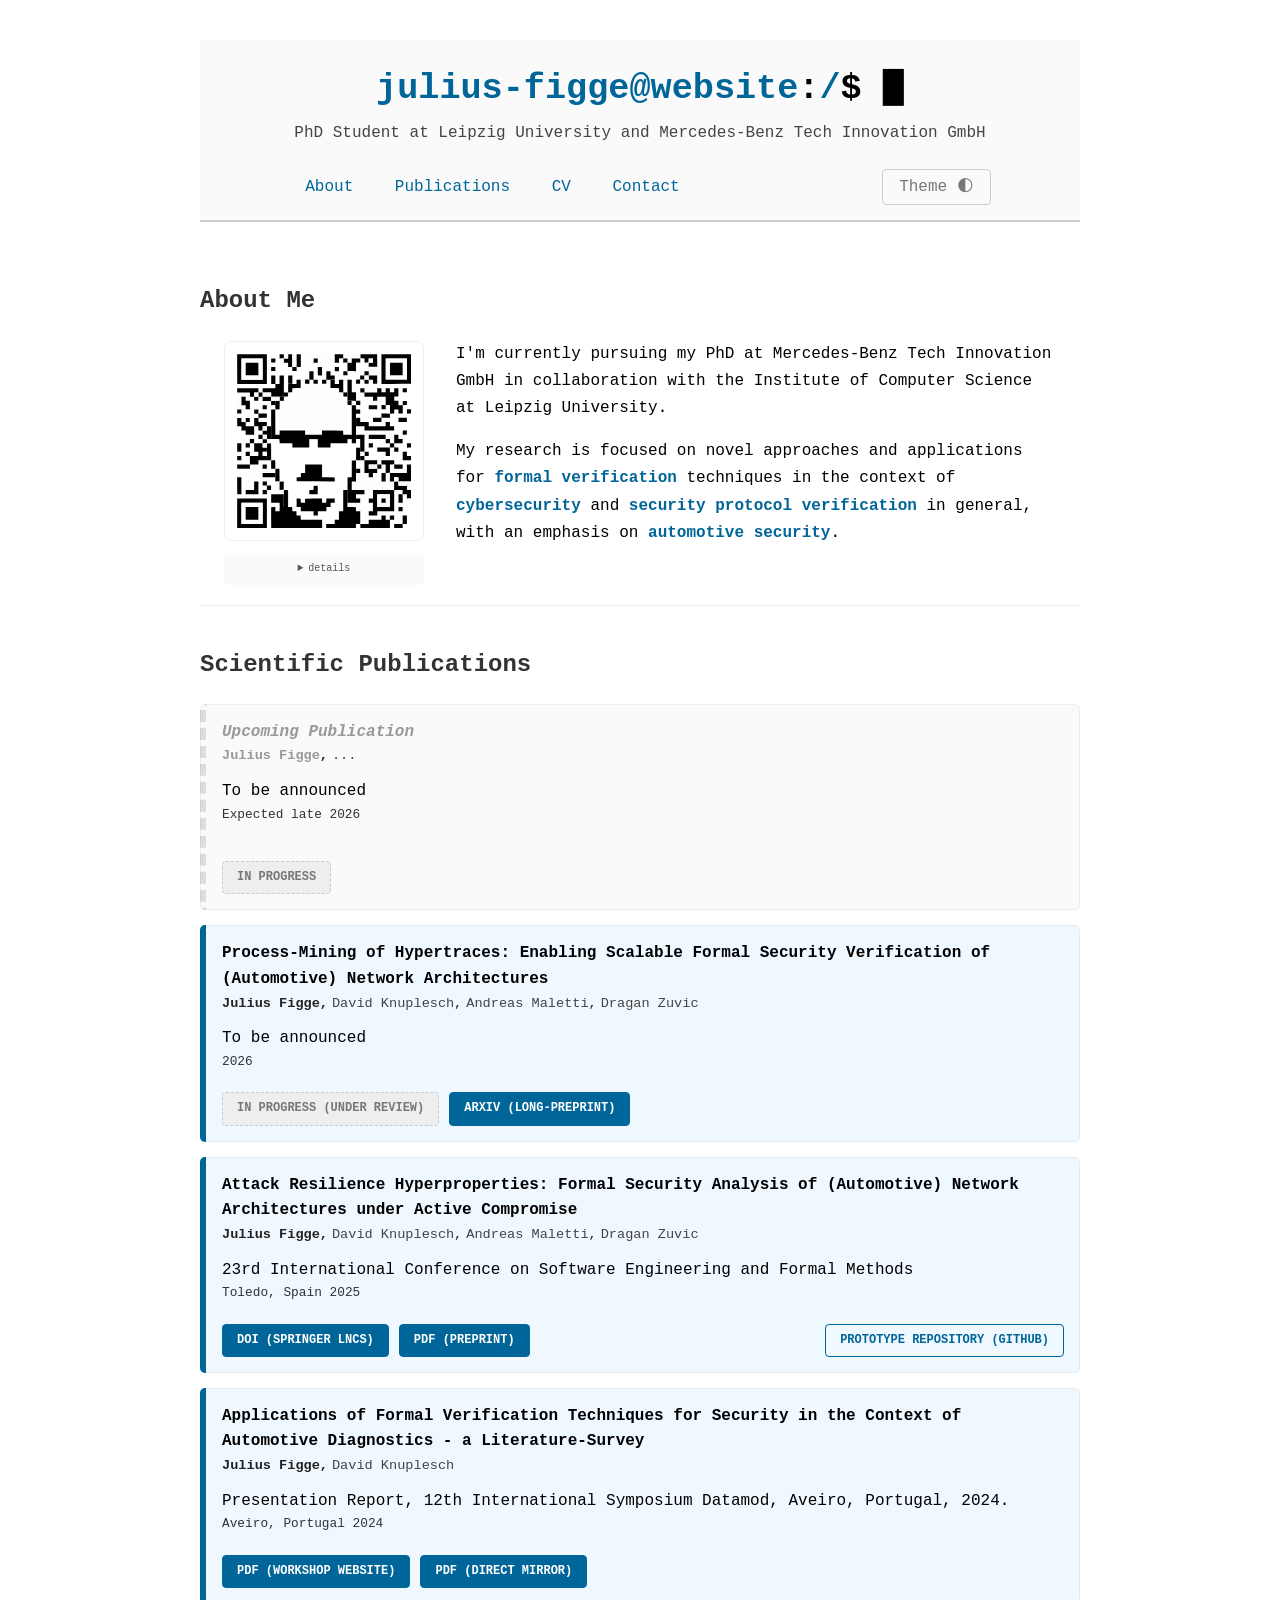
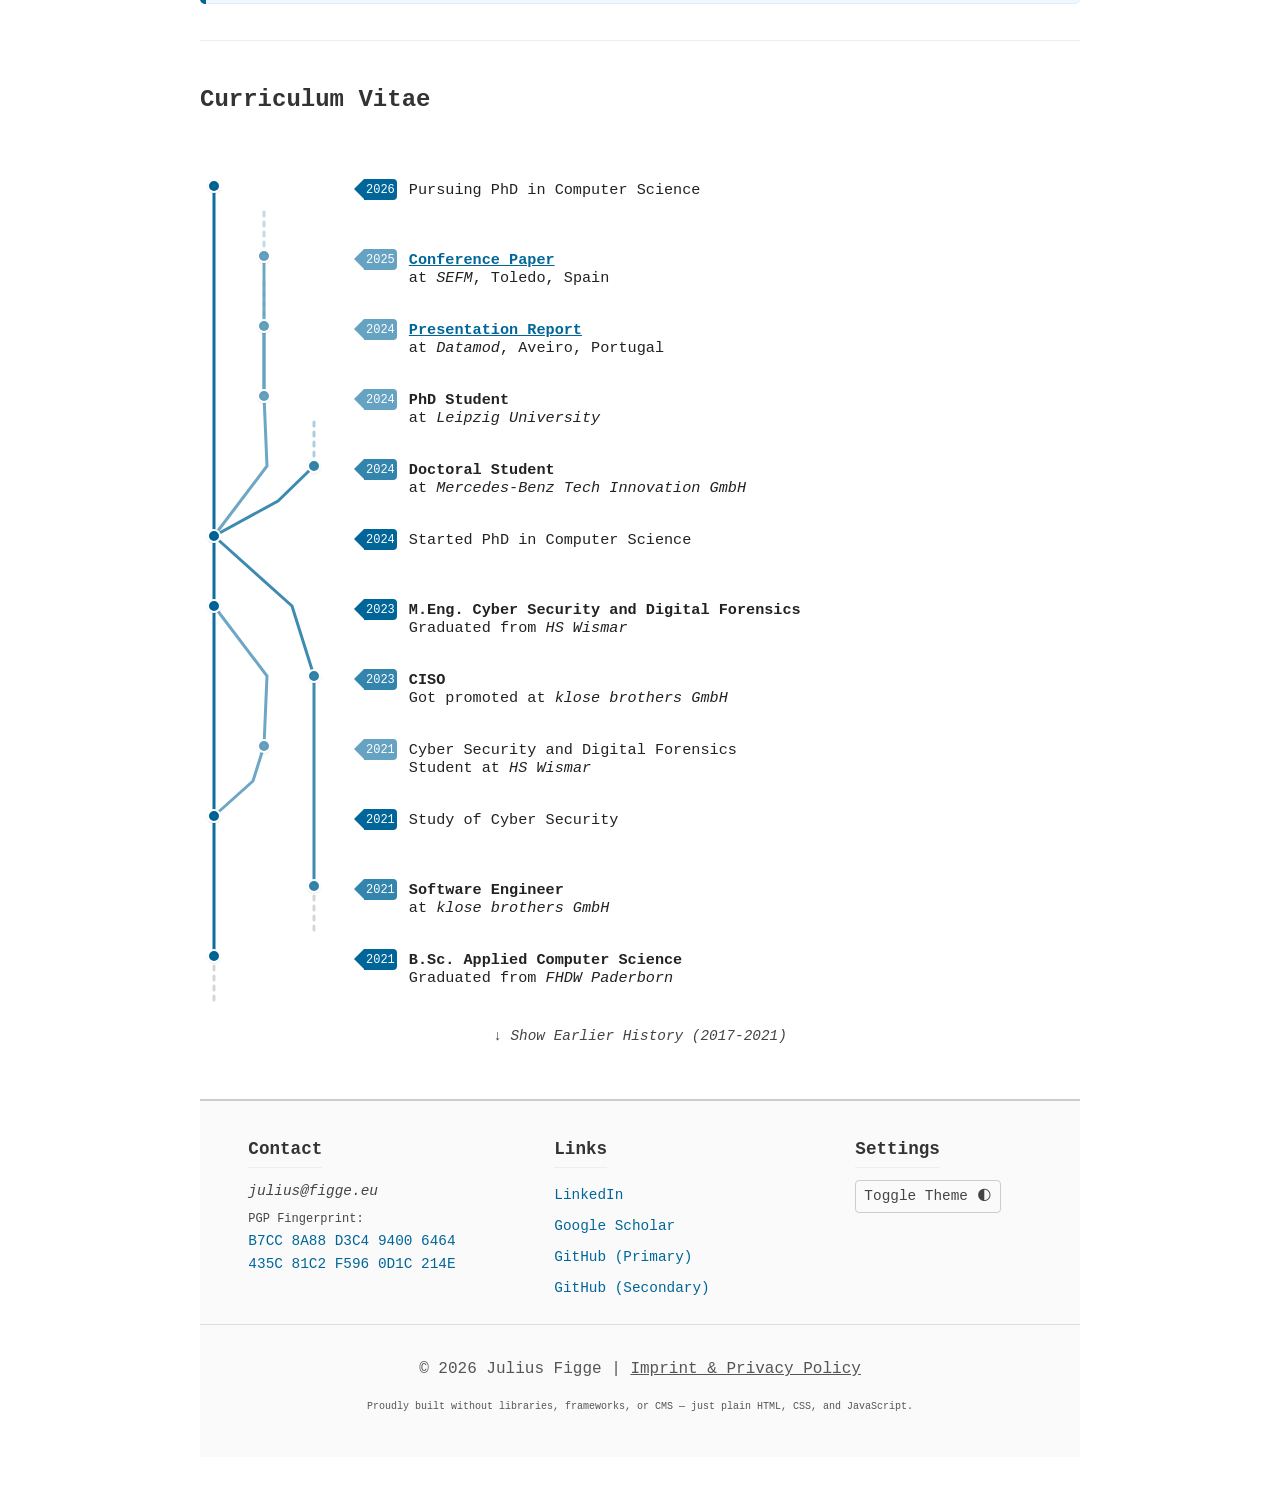
==== index.html @ f8bd4411 "prepare arxiv version" ====
<!DOCTYPE html>
<html lang="en">
<head>
    <meta charset="UTF-8">
    <meta name="viewport" content="width=device-width, initial-scale=1.0">
    <title>Julius Figge - Scientific Publications</title>
    <meta name="description"
          content="Personal website listing scientific publications of Julius Figge, PhD student at Leipzig University and Mercedes-Benz Tech Innovation GmbH.">

    <link rel="shortcut icon" type="image/x-icon" href="favicon.ico">

    <link rel="stylesheet" href="./res/css/styles.css"/>

    <meta name="google-site-verification" content="ZKmGpWpiZjrNy6-GtiJYqSEj_8MGhXr4LZwaw9lzz_M"/>

    <script src="res/js/svg-custom.js"></script>
    <script src="res/js/darkmode.js"></script>
    <script src="res/js/script.js"></script>
    <script src="res/js/cv-git-graph.js"></script>
</head>

<body>

<header>
    <div class="header-container">
        <div class="header-text-wrapper">
            <h1><span class="accent-color">julius-figge@website</span>:<span class="accent-color">/</span>$ <span
                    class="terminal-prompt">█</span></h1>
            <p>PhD Student at Leipzig University and Mercedes-Benz Tech Innovation GmbH</p>
        </div>
        <nav id="header-nav">
            <div id="nav-links">
                <a href="#about">About</a>
                <a href="#publications">Publications</a>
                <a href="#cv">CV</a>
                <a href="#contact">Contact</a>
            </div>
            <div id="nav-toggle">
                <a id="dark-mode-toggle" href="javascript:void(0)" onclick="toggleTheme()"
                   aria-label="Toggle Dark Mode">Theme &#x1F313;&#xFE0E;</a>
            </div>
        </nav>
    </div>
</header>

<main>

    <section id="about">
        <h2>About Me</h2>
        <div class="about-me-wrapper">
            <div class="about-me-image-wrapper">
                <load-svg id="qr-code-me" src="/res/qr-code-me-annotated.svg"
                          alt="QR Code of my Website with my Face"
                          loading="lazy"
                          decoding="async">
                    <style svgStyles>
                        svg .me {
                            transition: fill 150ms linear 50ms;
                        }

                        svg:hover .me {
                            fill: var(--accent-color);
                        }
                    </style>
                </load-svg>
                <details class="about-me-details">
                    <summary>details</summary>
                    <p>
                        This QR code actually works and encodes a link to this very website!<br>
                        Shoutout to Russ Cox for <a href="https://research.swtch.com/qart" target="_blank">the
                        implementation</a>.
                    </p>
                    <p>
                        Also thanks to Danny Engelman for <a
                            href="https://dev.to/dannyengelman/load-file-web-component-add-external-content-to-the-dom-1nd"
                            target="_blank">the custom DOM-element implementation</a>,
                        enabling the SVG on hover CSS effect, used to highlight my portrait in the QR code.
                    </p>
                </details>
            </div>
            <div class="about-me-text">
                <p>
                    I'm currently pursuing my PhD at Mercedes-Benz Tech Innovation GmbH in collaboration with the
                    Institute of Computer Science at Leipzig University.
                </p>
                <p>
                    My research is focused on novel approaches and applications for <b>formal verification</b>
                    techniques in the context of <b>cybersecurity</b> and <b>security protocol verification</b> in
                    general, with an emphasis on <b>automotive security</b>.
                </p>
            </div>
        </div>
    </section>

    <section id="publications">
        <h2>Scientific Publications</h2>
        <ul class="publication-list">
            <li class="publication-card pending">
                <div class="publication-title skeleton-text">
                    Upcoming Publication
                </div>

                <div class="publication-authors">
                    <span class="author me">Julius Figge</span>
                    <span class="author">...</span>
                </div>

                <div class="publication-venue">
                    <div class="venue-name">To be announced</div>
                    <div class="venue-meta">
                        <span class="venue-year">Expected late 2026</span>
                    </div>
                </div>

                <div class="publication-action-bar">
                    <div class="publication-links">
                        <span class="button-publication status-label">In Progress</span>
                    </div>
                </div>
            </li>
            <li class="publication-card">
                <div class="publication-title">
                    Process-Mining of Hypertraces: Enabling Scalable Formal Security Verification of (Automotive)
                    Network Architectures
                </div>

                <div class="publication-authors">
                    <span class="author me">Julius Figge</span>
                    <span class="author">David Knuplesch</span>
                    <span class="author">Andreas Maletti</span>
                    <span class="author">Dragan Zuvic</span>
                </div>

                <div class="publication-venue">
                    <div class="venue-name">To be announced</div>
                    <div class="venue-meta">
                        <span class="venue-year">2026</span>
                    </div>
                </div>

                <div class="publication-action-bar">
                    <div class="publication-links">
                        <span class="button-publication status-label">In Progress (Under Review)</span>
                        <a href="" target="_blank"
                           class="button-publication pdf">Arxiv (Long-Preprint)</a>
                    </div>
                </div>
            </li>
            <li id="arh-conference-paper" class="publication-card">
                <div class="publication-title">
                    Attack Resilience Hyperproperties: Formal Security Analysis of (Automotive) Network Architectures
                    under Active Compromise
                </div>

                <div class="publication-authors">
                    <span class="author me">Julius Figge</span>
                    <span class="author">David Knuplesch</span>
                    <span class="author">Andreas Maletti</span>
                    <span class="author">Dragan Zuvic</span>
                </div>

                <div class="pub-venue">
                    <div class="venue-name">23rd International Conference on Software Engineering and Formal Methods
                    </div>
                    <div class="venue-meta">
                        <span class="venue-location">Toledo, Spain</span>
                        <span class="venue-year">2025</span>
                    </div>
                </div>

                <div class="publication-action-bar">
                    <div class="publication-links">
                        <a href="https://doi.org/10.1007/978-3-032-10444-1_2" target="_blank"
                           class="button-publication doi">DOI (Springer LNCS)</a>
                        <a href="./papers/Preprint_Paper_Attack-Resilience-Hyperproperties_Figge-et-al.pdf"
                           target="_blank"
                           class="button-publication pdf">PDF (Preprint)</a>
                    </div>
                    <div class="repository-links">
                        <a href="https://github.com/JeuJeus/ExACT" target="_blank"
                           class="button-publication repo">Prototype Repository (Github)</a>
                    </div>
                </div>
            </li>
            <li id="survey-presentation-report" class="publication-card">
                <div class="publication-title">
                    Applications of Formal Verification Techniques for Security in the Context of Automotive
                    Diagnostics - a Literature-Survey
                </div>

                <div class="publication-authors">
                    <span class="author me">Julius Figge</span>
                    <span class="author">David Knuplesch</span>
                </div>

                <div class="pub-venue">
                    <div class="venue-name">Presentation Report, 12th International Symposium Datamod, Aveiro, Portugal,
                        2024.
                    </div>
                    <div class="venue-meta">
                        <span class="venue-location">Aveiro, Portugal</span>
                        <span class="venue-year">2024</span>
                    </div>
                </div>

                <div class="publication-action-bar">
                    <div class="publication-links">
                        <a href="https://datamod2024.github.io/pdf/DataMod2024_figge.pdf" target="_blank"
                           class="button-publication pdf">PDF (Workshop
                            Website)</a>
                        <a href="./papers/Presentation-Report_Survey_FV-at-Security-at-Automotive_Figge-et-al.pdf"
                           target="_blank"
                           class="button-publication pdf">PDF (Direct Mirror)</a>
                    </div>
                </div>
            </li>
        </ul>
    </section>

    <section id="cv">
        <h2>Curriculum Vitae</h2>

        <div class="git-graph" id="git-graph">
            <div class="graph-container" id="graph-container">
                <svg class="graph-canvas" id="graph-canvas" xmlns="http://www.w3.org/2000/svg"></svg>

                <div class="commit" data-id="l-startStudying" data-branch="life" data-parents="l-init"
                     data-default-collapsed="true"
                     style="--order:1;">
                    <div class="commit-dot" title="l-startStudying"></div>
                    <div class="commit-message">
                        <div class="commit-meta"><span class="commit-year-tag">2017</span></div>
                        <div class="commit-message-wrapper">
                            <span class="commit-message-details">Study of Computer Science</span>
                        </div>
                    </div>
                </div>

                <div class="commit" data-id="a-csStudent" data-branch="academic" data-parents="l-startStudying"
                     data-default-collapsed="true"
                     style="--order:2;">
                    <div class="commit-dot" title="a-csStudent"></div>
                    <div class="commit-message">
                        <div class="commit-meta"><span class="commit-year-tag">2017</span></div>
                        <div class="commit-message-wrapper">
                            <span class="commit-message-short">Computer Science</span>
                            <span class="commit-message-details">Student at <em>Leipzig University</em></span>
                        </div>
                    </div>
                </div>

                <div class="commit" data-id="a-acsStudent" data-branch="academic" data-parents="a-csStudent"
                     data-default-collapsed="true"
                     style="--order:3;">
                    <div class="commit-dot" title="a-acsStudent"></div>
                    <div class="commit-message">
                        <div class="commit-meta"><span class="commit-year-tag">2019</span></div>
                        <div class="commit-message-wrapper">
                            <span class="commit-message-short">Applied Computer Science</span>
                            <span class="commit-message-details">Student at <em>FHDW Paderborn</em></span>
                        </div>
                    </div>
                </div>

                <div class="commit" data-id="w-dualStudent" data-branch="work" data-parents="a-acsStudent"
                     data-default-collapsed="true"
                     style="--order:4;">
                    <div class="commit-dot" title="w-dualStudent"></div>
                    <div class="commit-message">
                        <div class="commit-meta"><span class="commit-year-tag">2019</span></div>
                        <div class="commit-message-wrapper">
                            <span class="commit-message-short commit-important">Software Engineer</span>
                            <span class="commit-message-details">as Dual Student at <em>klose brothers GmbH</em></span>
                        </div>
                    </div>
                </div>

                <div class="commit" data-id="l-finishBachelor" data-branch="life"
                     data-parents="a-acsStudent,l-startStudying" style="--order:4;">
                    <div class="commit-dot" title="l-finishBachelor"></div>
                    <div class="commit-message">
                        <div class="commit-meta"><span class="commit-year-tag">2021</span></div>
                        <div class="commit-message-wrapper">
                            <span class="commit-message-short commit-important">B.Sc. Applied Computer Science</span>
                            <span class="commit-message-details">Graduated from <em>FHDW Paderborn</em></span>
                        </div>
                    </div>
                </div>

                <div class="commit" data-id="w-softwareEngineer" data-branch="work" data-parents="w-dualStudent"
                     style="--order:5;">
                    <div class="commit-dot" title="w-softwareEngineer"></div>
                    <div class="commit-message">
                        <div class="commit-meta"><span class="commit-year-tag">2021</span></div>
                        <div class="commit-message-wrapper">
                            <span class="commit-message-short commit-important">Software Engineer</span>
                            <span class="commit-message-details">at <em>klose brothers GmbH</em></span>
                        </div>
                    </div>
                </div>

                <div class="commit" data-id="l-startStudyingMaster" data-branch="life" data-parents="l-finishBachelor"
                     style="--order:6;">
                    <div class="commit-dot" title="l-startStudyingMaster"></div>
                    <div class="commit-message">
                        <div class="commit-meta"><span class="commit-year-tag">2021</span></div>
                        <div class="commit-message-wrapper">
                            <span class="commit-message-details">Study of Cyber Security</span>
                        </div>
                    </div>
                </div>

                <div class="commit" data-id="a-scmaster" data-branch="academic" data-parents="l-startStudyingMaster"
                     style="--order:7;">
                    <div class="commit-dot" title="a-scmaster"></div>
                    <div class="commit-message">
                        <div class="commit-meta"><span class="commit-year-tag">2021</span></div>
                        <div class="commit-message-wrapper">
                            <span class="commit-message-short">Cyber Security and Digital Forensics</span>
                            <span class="commit-message-details">Student at <em>HS Wismar</em></span>
                        </div>
                    </div>
                </div>

                <div class="commit" data-id="w-ciso" data-branch="work" data-parents="w-softwareEngineer"
                     style="--order:8;">
                    <div class="commit-dot" title="w-ciso"></div>
                    <div class="commit-message">
                        <div class="commit-meta"><span class="commit-year-tag">2023</span></div>
                        <div class="commit-message-wrapper">
                            <span class="commit-message-short commit-important">CISO</span>
                            <span class="commit-message-details">Got promoted at <em>klose brothers GmbH</em></span>
                        </div>
                    </div>
                </div>

                <div class="commit" data-id="l-finishMaster" data-branch="life"
                     data-parents="l-startStudyingMaster,a-scmaster" style="--order:9;">
                    <div class="commit-dot" title="l-finishMaster"></div>
                    <div class="commit-message">
                        <div class="commit-meta"><span class="commit-year-tag">2023</span></div>
                        <div class="commit-message-wrapper">
                            <span class="commit-message-short commit-important">M.Eng. Cyber Security and Digital Forensics</span>
                            <span class="commit-message-details">Graduated from <em>HS Wismar</em></span>
                        </div>
                    </div>
                </div>

                <div class="commit" data-id="l-startPhd" data-branch="life" data-parents="l-finishMaster,w-ciso"
                     style="--order:10;">
                    <div class="commit-dot" title="l-startPhd"></div>
                    <div class="commit-message">
                        <div class="commit-meta"><span class="commit-year-tag">2024</span></div>
                        <div class="commit-message-wrapper">
                            <span class="commit-message-details">Started PhD in Computer Science</span>
                        </div>
                    </div>
                </div>

                <div class="commit" data-id="w-doctoralStudent" data-branch="work" data-parents="l-startPhd"
                     style="--order:11;">
                    <div class="commit-dot" title="w-doctoralStudent"></div>
                    <div class="commit-message">
                        <div class="commit-meta"><span class="commit-year-tag">2024</span></div>
                        <div class="commit-message-wrapper">
                            <span class="commit-message-short commit-important">Doctoral Student</span>
                            <span class="commit-message-details">at <em>Mercedes-Benz Tech Innovation GmbH</em></span>
                        </div>
                    </div>
                </div>

                <div class="commit" data-id="a-phdStudent" data-branch="academic" data-parents="l-startPhd"
                     style="--order:12;">
                    <div class="commit-dot" title="a-phdStudent"></div>
                    <div class="commit-message">
                        <div class="commit-meta"><span class="commit-year-tag">2024</span></div>
                        <div class="commit-message-wrapper">
                            <span class="commit-message-short commit-important">PhD Student</span>
                            <span class="commit-message-details">at <em>Leipzig University</em></span>
                        </div>
                    </div>
                </div>

                <div class="commit" data-id="a-survey" data-branch="academic"
                     data-parents="a-phdStudent" style="--order:14;">
                    <div class="commit-dot" title="a-survey"></div>
                    <div class="commit-message">
                        <div class="commit-meta"><span class="commit-year-tag">2024</span></div>
                        <div class="commit-message-wrapper">
                            <span class="commit-message-short commit-important"><a
                                    href="#survey-presentation-report">Presentation Report</a></span>
                            <span class="commit-message-details">at <em>Datamod</em>, Aveiro, Portugal</span>
                        </div>
                    </div>
                </div>

                <div class="commit" data-id="a-paper-arh" data-branch="academic"
                     data-parents="a-phdStudent" style="--order:14;">
                    <div class="commit-dot" title="a-paper-arh"></div>
                    <div class="commit-message">
                        <div class="commit-meta"><span class="commit-year-tag">2025</span></div>
                        <div class="commit-message-wrapper">
                            <span class="commit-message-short commit-important"><a
                                    href="#arh-conference-paper">Conference Paper</a></span>
                            <span class="commit-message-details">at <em>SEFM</em>, Toledo, Spain</span>
                        </div>
                    </div>
                </div>

                <div class="commit" data-id="l-continue" data-branch="life" data-parents="l-startPhd"
                     style="--order:15;">
                    <div class="commit-dot" title="l-continue"></div>
                    <div class="commit-message">
                        <div class="commit-meta"><span class="commit-year-tag current-year">2025</span></div>
                        <div class="commit-message-wrapper">
                            <span class="commit-message-details">Pursuing PhD in Computer Science</span>
                        </div>
                    </div>
                </div>
            </div>
        </div>
    </section>

</main>

<footer id="contact">
    <div class="footer-content-wrapper">
        <div class="footer-column contact-info">
            <h3>Contact</h3>
            <p>
                <em data-tooltip="obfuscated (i.e. not copyable) to prevent scraping"><span data-nosnippet
                                                                                            class="cmV2ZXJzZQ ZW1haWw"><!-- from human to human, not ment for scraper ingestion ;) --></span></em>
            </p>
            <p>
                <small>PGP Fingerprint:</small><br>
                <a href="https://keys.openpgp.org/search?q=B7CC+8A88+D3C4+9400+6464+435C+81C2+F596+0D1C+214E"
                   target="_blank" class="fingerprint-link">B7CC 8A88 D3C4 9400 6464<br>435C 81C2 F596 0D1C 214E</a>
            </p>
        </div>

        <div class="footer-column social-links">
            <h3>Links</h3>
            <nav class="footer-nav">
                <a href="https://www.linkedin.com/juliusfigge/" target="_blank">LinkedIn</a>
                <a href="https://scholar.google.com/citations?user=avjrQrIAAAAJ" target="_blank">Google Scholar</a>
                <a href="https://github.com/JeuJeus" target="_blank">GitHub (Primary)</a>
                <a href="https://github.com/juliusfigge" target="_blank">GitHub (Secondary)</a>
            </nav>
        </div>

        <div class="footer-column legal-info">
            <h3>Settings</h3>
            <p>
                <button type="button" class="theme-toggle-button" onclick="toggleTheme()"
                        aria-label="Toggle Dark Mode">
                    Toggle Theme &#x1F313;&#xFE0E;
                </button>
            </p>
        </div>
    </div>

    <div class="footer-bottom">
        <p class="footer-legal-line">
                <span class="copyright-info">
                        © <span class="current-year"></span> Julius Figge
                    </span>
            <span class="footer-separator">|</span>
            <a id="imprint" href="./imprint-privacy-policy.html">Imprint & Privacy Policy</a>
        </p>
        <p class="footer-text-how-its-built">
            Proudly built without libraries, frameworks, or CMS — just plain HTML, CSS, and JavaScript.
        </p>
    </div>
</footer>
</body>
</html>
---- res/css/styles.css ----
*, *::before, *::after {
    box-sizing: border-box;
}

:root {
    --accent-color: #006699;
    --accent-color-dark: #004c73;
    --accent-color-really-light: aliceblue;

    --color-white: #fff;
    --color-heading: #333;

    --color-border-light: #eee;
    --color-border-strong: #ccc;
    --color-border-somewhat-light: #ddd;

    --color-text-primary: #222;
    --color-text-secondary: #444;
    --color-text-muted: #555;
    --color-status-label: #777;
    --color-pending-text: #999;

    --color-meta-background: #c9e7ff;
    --color-pending-card: #fafafa;
    --color-header-footer-background: #fafafa;

    --font-mono: ui-monospace, SFMono-Regular, Menlo, Monaco, "Roboto Mono", "Segoe UI Mono", "Noto Sans Mono", "Oxygen Mono", "Courier New", monospace;

    --page-max-width: 960px;
    --spacing-standard: 20px;
    --spacing-mobile: 5px;

    --graph-spacing: 12px;
    --graph-radius: 6px;
    --commit-dot-size: 14px;
}

:root[data-theme="dark"] {
    --background-color-dark: #121212;
    --text-color-dark: #e5e5e5;

    --accent-color: #10b981;
    --accent-color-dark: #059669;
    --accent-color-really-light: #064e3b;

    --color-white: #000;
    --color-heading: #ececec;
    --color-text-primary: #e5e5e5;
    --color-text-secondary: #9ca3af;
    --color-text-muted: #6b7280;

    --color-border-light: #064e3b;
    --color-border-strong: #1e3a34;
    --color-border-somewhat-light: #2d3748;

    --color-status-label: #8ba39e;
    --color-pending-text: #555f58;
    --color-pending-card: #0a0a0a;
    --color-header-footer-background: rgba(255, 255, 255, 0.03);

    --color-meta-background: #065f46;
}

html, body {
    transition: background-color 0.3s ease, color 0.3s ease;
    font-family: var(--font-mono), monospace;
    line-height: 1.6;
    margin: 0 auto;
    max-width: var(--page-max-width);
    padding: var(--spacing-standard);
}

@media (max-width: 720px) {
    html, body {
        padding: var(--spacing-mobile);
    }
}

[data-theme="dark"] body {
    background-color: var(--background-color-dark);
    color: var(--text-color-dark);
}


input, textarea, select, button, code, pre, kbd, samp {
    font-family: inherit;
}

header {
    padding: var(--spacing-standard) 0;
    border-bottom: 2px solid var(--color-border-strong);
    background-color: var(--color-header-footer-background);
    margin-bottom: var(--spacing-standard);
}

[data-theme='dark'] header {
    background-color: var(--color-header-footer-background);
}

.header-container {
    max-width: var(--page-max-width);
    margin: 0 auto;
    display: flex;
    flex-direction: column;
    gap: 1rem;
}

.header-text-wrapper {
    text-align: center;
}

.header-text-wrapper h1 {
    margin: 0.25em 0 0;
}

.header-text-wrapper p {
    margin: 0.75em 0;
    color: var(--color-text-secondary);
}

nav {
    display: flex;
    justify-content: center;
    align-items: center;
    gap: 0.5rem;
    flex-wrap: wrap;
}

nav a {
    padding: 0.5rem 1rem;
    text-decoration: none;
    color: var(--accent-color);
    border-radius: 4px;
    font-weight: 500;
    white-space: nowrap;
}

nav a:hover {
    text-decoration-line: underline;
    color: var(--accent-color-dark);
}

nav #dark-mode-toggle {
    text-decoration-line: unset;
    color: var(--color-status-label);
    border: 1px solid var(--color-border-strong);
}

nav #dark-mode-toggle:hover {
    background-color: var(--accent-color);
    color: var(--color-white);
    border-color: var(--accent-color);
}

#header-nav {
    display: flex;
    justify-content: space-around;
    align-items: center;
}

.imprint-nav {
    display: flex;
    flex-direction: row-reverse;
    justify-content: space-around;
}

@media (max-width: 720px) {
    nav {
        display: block;
        gap: unset;
        text-align: center;
    }

    nav a {
        padding: 0 0.25rem;
    }

    nav #dark-mode-toggle {
        border: unset;
    }

    #header-nav {
        display: block;
    }

    #nav-links, #nav-toggle {
        display: inline;
    }

    .header-text-wrapper p {
        text-align: center;
        font-size: 0.9rem;
    }

    h2:first-of-type {
        margin-top: 0;
    }
}

a {
    color: var(--accent-color);
}

section {
    padding: var(--spacing-standard) 0;
    border-bottom: 1px solid var(--color-border-light);
}

main > section:last-of-type {
    border-bottom: none;
}

h1 {
    font-size: clamp(1.25rem, 3.5vw, 2.2rem);
    line-height: 1.15;
    margin: 0.25em 0;
}

h2 {
    color: var(--color-heading);
}

.publication-list {
    list-style: none;
    padding-left: 0;
}

.publication-list li {
    margin-bottom: 15px;
    background: var(--accent-color-really-light);
    border-radius: 5px;
    padding: 1em;
}

.publication-card {
    border: none;
    border-left: 6px solid var(--accent-color);
    outline: 1px solid rgba(0, 0, 0, 0.05);
    outline-offset: -1px;
}

.publication-title {
    font-weight: bold;
}

.publication-authors {
    display: flex;
    flex-wrap: wrap;
    gap: 0 12px;
    margin-bottom: 0.75rem;
    font-size: 0.85rem;
    color: var(--color-text-secondary);
}

.author {
    position: relative;
}

.author:not(:last-child)::after {
    content: ", ";
    position: absolute;
    right: -8px;
    color: var(--color-text-primary);
}

.author.me {
    color: var(--color-text-primary);
    font-weight: 600;
}

.publication-action-bar {
    display: flex;
    justify-content: space-between;
    align-items: center;
    margin-top: 1.25rem;
    gap: 10px;
    flex-wrap: wrap;
}

.publication-links {
    display: flex;
    gap: 10px;
    margin-top: 0;
}

.repository-links {
    display: flex;
    gap: 10px;
}

.button-publication {
    display: inline-flex;
    align-items: center;
    padding: 6px 14px;
    border-radius: 4px;
    font-size: 0.75rem;
    font-weight: 700;
    text-decoration: none;
    text-transform: uppercase;
    transition: all 0.2s ease;
    border: 1px solid var(--accent-color);
}

.button-publication.doi, .pdf {
    background: var(--accent-color);
    color: var(--color-white);
}

.button-publication.repo {
    background: transparent;
    color: var(--accent-color);
}

.button-publication.doi:hover, .pdf:hover, .repo:hover {
    background: var(--accent-color-dark);
    color: var(--color-white);
    box-shadow: 0 2px 4px rgba(0, 0, 0, 0.15);
    transform: translateY(-1px);
}

.venue-meta {
    font-size: 0.8rem;
    opacity: 0.8;
}

@media (max-width: 720px) {
    .publication-action-bar {
        flex-direction: column;
        align-items: stretch;
    }

    .publication-links, .repository-links {
        width: 100%;
    }

    .publication-action-bar .button-publication {
        flex: 1;
        width: 0;
        justify-content: center;
        text-align: center;
    }
}

.publication-card.pending {
    background: var(--color-pending-card);
    border-left-color: var(--color-border-somewhat-light);
    border-left-style: dashed;
    position: relative;
    overflow: hidden;
}

[data-theme='dark'] .publication-card.pending {
    border-color: #444;
    background-color: rgba(255, 255, 255, 0.05);
    color: #aaa;
}

.publication-card.pending::after {
    content: "";
    position: absolute;
    top: 0;
    right: 0;
    bottom: 0;
    left: 0;
    transform: translateX(-100%);
    background: linear-gradient(
            90deg,
            rgba(255, 255, 255, 0) 0,
            rgba(255, 255, 255, 0.5) 50%,
            rgba(255, 255, 255, 0) 100%
    );
}

.skeleton-text {
    color: var(--color-pending-text);
    font-style: italic;
}

[data-theme='dark'] .skeleton-text {
    color: var(--accent-color-dark);
}

.status-label {
    background: var(--color-border-light);
    color: var(--color-status-label);
    border: 1px dashed var(--color-border-strong);
    cursor: default;
    pointer-events: none;
}

.publication-card.pending .author.me {
    text-decoration: none;
    color: var(--color-pending-text);
}

.publication-card.pending .publication-links {
    margin-top: 1em;
}

.theme-toggle-button {
    background: none;
    border: none;
    color: inherit;
    font: inherit;
    cursor: pointer;
    padding: 0;
    text-decoration: underline;
    transition: color 0.2s ease;
}

.theme-toggle-button:hover {
    color: var(--accent-color);
}

/* ABOUT ME SECTION */

.about-me-wrapper {
    display: flex;
    flex-direction: row;
    justify-content: center;
    align-items: flex-start;
    gap: 2rem;
}

.about-me-image-wrapper {
    display: flex;
    flex-direction: column;
    justify-content: center;
    align-items: center;
    gap: 0.75rem;
}

#qr-code-me {
    width: 200px;
    height: 200px;
    flex: 0 0 200px;
    object-fit: contain;
    display: inline-block;
    padding: 0.75rem;
    background: var(--color-white);
    border-radius: 8px;
    border: 1px solid var(--color-border-light);
}

[data-theme="dark"] #qr-code-me {
    filter: invert(1) hue-rotate(180deg) brightness(0.95);
    background: rgba(255, 255, 255, 0.02);
    border-color: var(--color-border-strong);
}

.about-me-details {
    width: 200px;
    font-size: x-small;
    color: var(--color-text-muted);
    text-align: left;
    padding: 0.5rem;
    background: var(--color-header-footer-background);
    border-radius: 4px;
}

.about-me-details > summary {
    text-align: center;
    cursor: pointer;
}

.about-me-details p {
    margin: 0.5rem 0;
    line-height: 1.4;
}

.about-me-details p:first-of-type {
    margin-top: 0.5rem;
}

.about-me-details p:last-child {
    margin-bottom: 0;
}

.about-me-text {
    flex: 1;
    max-width: 600px;
    text-align: left;
}

.about-me-text p {
    line-height: 1.7;
}

.about-me-text p:first-of-type {
    margin-top: 0;
}

.about-me-text b {
    color: var(--accent-color);
    font-weight: 600;
}


/* UTILITIES */

.terminal-prompt {
    display: inline-block;
    animation: terminalPromptBlink 2s steps(2, start) infinite;
    line-height: 1;
}

@keyframes terminalPromptBlink {
    0%, 100% {
        visibility: visible;
    }
    50% {
        visibility: hidden;
    }
}

.accent-color {
    font-family: var(--font-mono), monospace;
    font-variant-ligatures: none;
    font-feature-settings: "liga" 0;
    color: var(--accent-color);
}

/* MEDIA QUERIES */

@media (max-width: 720px) {

    .about-me-wrapper {
        flex-direction: column;
        align-items: center;
        gap: 1.25rem;
    }

    .about-me-image-wrapper {
        width: 100%;
    }

    .about-me-text {
        text-align: left;
    }

    #qr-code-me {
        width: 220px;
        height: 220px;
        flex: 0 0 220px;
    }

    .about-me-details {
        width: 220px;
    }

    h1 {
        font-size: 1rem;
        line-height: 1.1;
        word-break: normal;
        hyphens: auto;
    }
}

@media (min-width: 1400px) {
    #qr-code-me {
        width: 240px;
        height: 240px;
        flex: 0 0 240px;
    }
}

/* GIT GRAPH */
.git-graph {
    margin-top: 1rem;
    padding: var(--graph-spacing);
    border-radius: var(--graph-radius);
}

.git-graph .graph-container {
    position: relative;
    width: 100%;
    padding: var(--graph-spacing);
}

.git-graph .graph-canvas {
    position: absolute;
    inset: 0;
    width: 100%;
    height: 100%;
}

.git-graph .lane-labels {
    position: absolute;
    right: var(--graph-spacing);
    bottom: var(--graph-spacing);
    display: flex;
    flex-direction: column;
    gap: 6px;
    align-items: flex-end;
    font-size: x-small;
    color: var(--color-text-secondary);
}

.git-graph .commit {
    position: absolute;
    display: flex;
    align-items: center;
    gap: var(--graph-spacing);
    left: 0;
    top: 0;
    transform: translateY(-50%);
    cursor: default;
    width: 100%;
}

.git-graph .commit .commit-dot {
    position: absolute;
    width: var(--commit-dot-size);
    height: var(--commit-dot-size);
    flex: 0 0 var(--commit-dot-size);
    border-radius: 50%;
    border: 2px solid var(--color-white);
    box-shadow: 0 0 0 3px rgba(0, 0, 0, 0.04) inset, 0 1px 2px rgba(0, 0, 0, 0.08);
}

.git-graph .commit .commit-message {
    position: absolute;
    margin-left: 10em;
    color: var(--color-text-primary);
    font-size: 0.95rem;
    line-height: 1.2;
    display: flex;
    flex-wrap: nowrap;
    align-items: flex-start;
}

.git-graph .commit .commit-message .commit-message-wrapper {
    display: flex;
    flex-direction: column;
    flex-wrap: nowrap;
    margin-top: 2px;
}

.git-graph .commit .commit-message .commit-message-wrapper .commit-important {
    font-weight: bold;
}

.git-graph .commit .commit-meta {
    font-size: 0.75rem;
    color: var(--color-meta-background);
    margin-right: 1em;
    padding: 4px 2px 2px 2px;
    background: var(--color-meta-background);
    text-decoration: none;
    border-radius: 0 4px 4px 0;
}

.git-graph .commit .commit-meta:before {
    content: "";
    float: left;
    position: absolute;
    top: 0;
    left: -10px;
    width: 0;
    height: 0;
    border-color: transparent currentColor transparent transparent;
    border-style: solid;
    border-width: 10px 10px 10px 0;
}

.git-graph .commit .commit-meta .commit-year-tag {
    color: var(--color-white);
}

.git-graph .graph-note {
    margin-top: 10px;
    font-size: 0.8rem;
    color: var(--color-text-muted);
}

@media (max-width: 720px) {
    .git-graph .commit .commit-message {
        max-width: 220px;
        font-size: small;
        margin-left: 8em;
    }
}

.git-graph #git-graph-expand-btn {
    position: absolute;
    bottom: 0;
    left: 0;
    width: 100%;
    text-align: center;
    cursor: pointer;
    color: var(--color-text-secondary);
    font-style: italic;
    font-size: 0.9rem;
    z-index: 100;
    height: 30px;
    line-height: 30px;
}

/* CONTACT */

.link-group {
    display: flex;
    flex-wrap: wrap;
    align-items: center;
}

.link-group a + a {
    margin-left: 1rem;
    padding-left: 1rem;
    border-left: 1px solid var(--color-border-strong);
}

@media (max-width: 720px) {
    .link-group {
        flex-direction: column;
        align-items: flex-start;
        gap: 0.75rem;
    }

    .link-group a + a {
        margin-left: 0;
        padding-left: 0;
        border-left: none;
    }
}

/* FOOTER */
footer {
    border-top: 2px solid var(--color-border-strong);
    background-color: var(--color-header-footer-background);
    padding: 1rem 0 2rem;
    margin-top: 1rem;
    color: var(--color-status-label);
}

.footer-text {
    text-align: center;
}

.footer-text-how-its-built {
    font-size: x-small;
    text-align: center;
}

@media (max-width: 720px) {
    .footer-text .copyright-info,
    .footer-text .footer-link {
        display: block;
        margin: 5px 0;
    }

    .footer-text .footer-separator {
        display: none;
    }

    .footer-legal-line .copyright-info,
    .footer-legal-line a {
        display: block;
        margin-bottom: 0.25rem;
    }
}


.footer-content-wrapper {
    display: grid;
    grid-template-columns: repeat(auto-fit, minmax(250px, 1fr));
    gap: 1rem;
    max-width: var(--page-max-width);
    padding-bottom: 1rem;
    margin: 0 1em;
    justify-content: center;
    justify-items: center;
}

.footer-column h3 {
    font-size: 1.1rem;
    margin-bottom: 0.5rem;
    color: var(--color-heading);
    border-bottom: 1px solid var(--color-border-light);
    display: inline-block;
    padding-bottom: 0.25rem;
}


.footer-column p {
    margin-top: 0.25rem;
    margin-bottom: 0.25rem;
    font-size: 0.9rem;
    color: var(--color-text-secondary);
}

.footer-column a {
    margin-left: 0;
    font-size: 0.9rem;
}

.footer-nav {
    display: flex;
    gap: 0;
    flex-direction: column;
    align-items: flex-start;
}

.footer-nav a {
    padding-left: 0;
    padding-bottom: 0;
    text-decoration: none;
    color: var(--accent-color);
}

.footer-nav a:hover {
    text-decoration-line: underline;
    background-color: transparent;
    color: var(--accent-color-dark);
}

[data-theme='dark'] .footer-nav a:hover {
    color: var(--accent-color-dark);
}

.fingerprint-link {
    font-family: var(--font-mono), monospace;
    font-size: 0.8rem;
    word-break: break-all;
    color: var(--accent-color);
    text-decoration: none;
}

.fingerprint-link:hover {
    text-decoration-line: underline;
    color: var(--accent-color-dark);
}

[data-theme='dark'] .fingerprint-link:hover {
    color: var(--accent-color-dark);
}

.footer-bottom {
    text-align: center;
    border-top: 1px solid var(--color-border-somewhat-light);
    padding-top: 1rem;
    margin-top: 0.5rem;
    color: var(--color-text-muted);
}

.footer-column.legal-info button.theme-toggle-button {
    font-size: 0.9rem;
    color: var(--color-text-secondary);
    text-decoration: none;
    border: 1px solid var(--color-border-strong);
    padding: 4px 8px;
    border-radius: 4px;
}

.footer-column.legal-info button.theme-toggle-button:hover {
    background-color: var(--accent-color-really-light);
    color: var(--accent-color);
    border-color: var(--accent-color);
}

[data-theme='dark'] footer {
    background-color: var(--color-header-footer-background);
}

footer #imprint {
    color: var(--color-text-muted);
}

footer #imprint:hover {
    color: var(--accent-color);
}

@media (max-width: 720px) {
    .footer-content-wrapper {
        grid-template-columns: 1fr;
        gap: 1rem;
        text-align: center;
        margin: 0;
        padding-bottom: 1rem;
    }

    .footer-column h3 {
        display: block;
        border-bottom: none;
        margin-bottom: 0.25rem;
    }

    .footer-text-how-its-built {
        margin-right: 1rem;
        margin-left: 1rem;
    }

    .footer-legal-line .footer-separator {
        display: none;
    }

    .footer-legal-line .copyright-info,
    .footer-legal-line a {
        display: block;
        margin-bottom: 0.25rem;
    }

    .footer-nav {
        align-items: unset;
        gap: 0.5rem;
    }

    .footer-nav a {
        padding-left: unset;
    }
}

[data-tooltip] {
    cursor: pointer;
    position: relative;
    display: inline-block;
}

[data-tooltip]::after {
    position: absolute;
    top: 50%;
    left: 50%;
    transform: translateX(-50%);
    content: attr(data-tooltip);
    background: var(--color-text-primary);
    color: var(--color-white);
    padding: 0.3rem 0.5rem;
    text-align: center;
    border-radius: 6px;
    opacity: 0;
    font-size: 0.85rem;
    pointer-events: none;
}

[data-tooltip]:hover::after {
    top: 100%;
    opacity: 1;
}

[data-theme='dark'] [data-tooltip]::after {
    background: var(--color-border-strong);
    color: var(--text-color-dark);
}

/* IMPRINT */
span.cmV2ZXJzZQ {
    unicode-bidi: bidi-override;
    direction: rtl
}

span.cmV2ZXJzZQ.YWRkcmVzcy1zdHJlZXQ:before {
    content: "15 eßarts"
}

span.cmV2ZXJzZQ.YWRkcmVzcy1zdHJlZXQ:after {
    content: "dnikettiW"
}

span.cmV2ZXJzZQ.YWRkcmVzcy1jaXR5Cg:before {
    content: "dlef"
}

span.cmV2ZXJzZQ.YWRkcmVzcy1jaXR5Cg:after {
    content: "eleiB 51633"
}

span.cmV2ZXJzZQ.ZW1haWw:before {
    content: "ue.eggif@"
}

span.cmV2ZXJzZQ.ZW1haWw:after {
    content: "suiluj"
}

span.cmV2ZXJzZQ.cGhvbmUK:before {
    content: "17163667"
}

span.cmV2ZXJzZQ.cGhvbmUK:after {
    content: "751 94+"
}

@media (min-width: 1400px) {
    :root {
        --page-max-width: 1200px;
    }

    html, body {
        line-height: 1.7;
        padding: 0;
    }

    .header-container {
        gap: 1.5rem;
    }

    .about-me-wrapper {
        gap: 3rem;
    }

    .about-me-text {
        max-width: 750px;
    }

    .about-me-text p {
        line-height: 1.8;
    }

    .publication-list li {
        padding: 1.5em;
        margin-bottom: 20px;
    }

    .publication-card {
        border-left-width: 8px;
    }

    .footer-content-wrapper {
        grid-template-columns: repeat(3, minmax(300px, 1fr));
        gap: 2rem;
        padding-bottom: 1.5rem;
    }

    section {
        padding: calc(var(--spacing-standard) * 1.5) 0;
    }
}

@media (min-width: 1800px) {
    :root {
        --page-max-width: 1400px;
    }

    .publication-list, .git-graph {
        padding-left: 5rem;
        padding-right: 5rem;
    }

    .about-me-wrapper {
        gap: 4rem;
    }

    .about-me-text {
        max-width: 900px;
    }

    .footer-content-wrapper {
        gap: 3rem;
    }
}
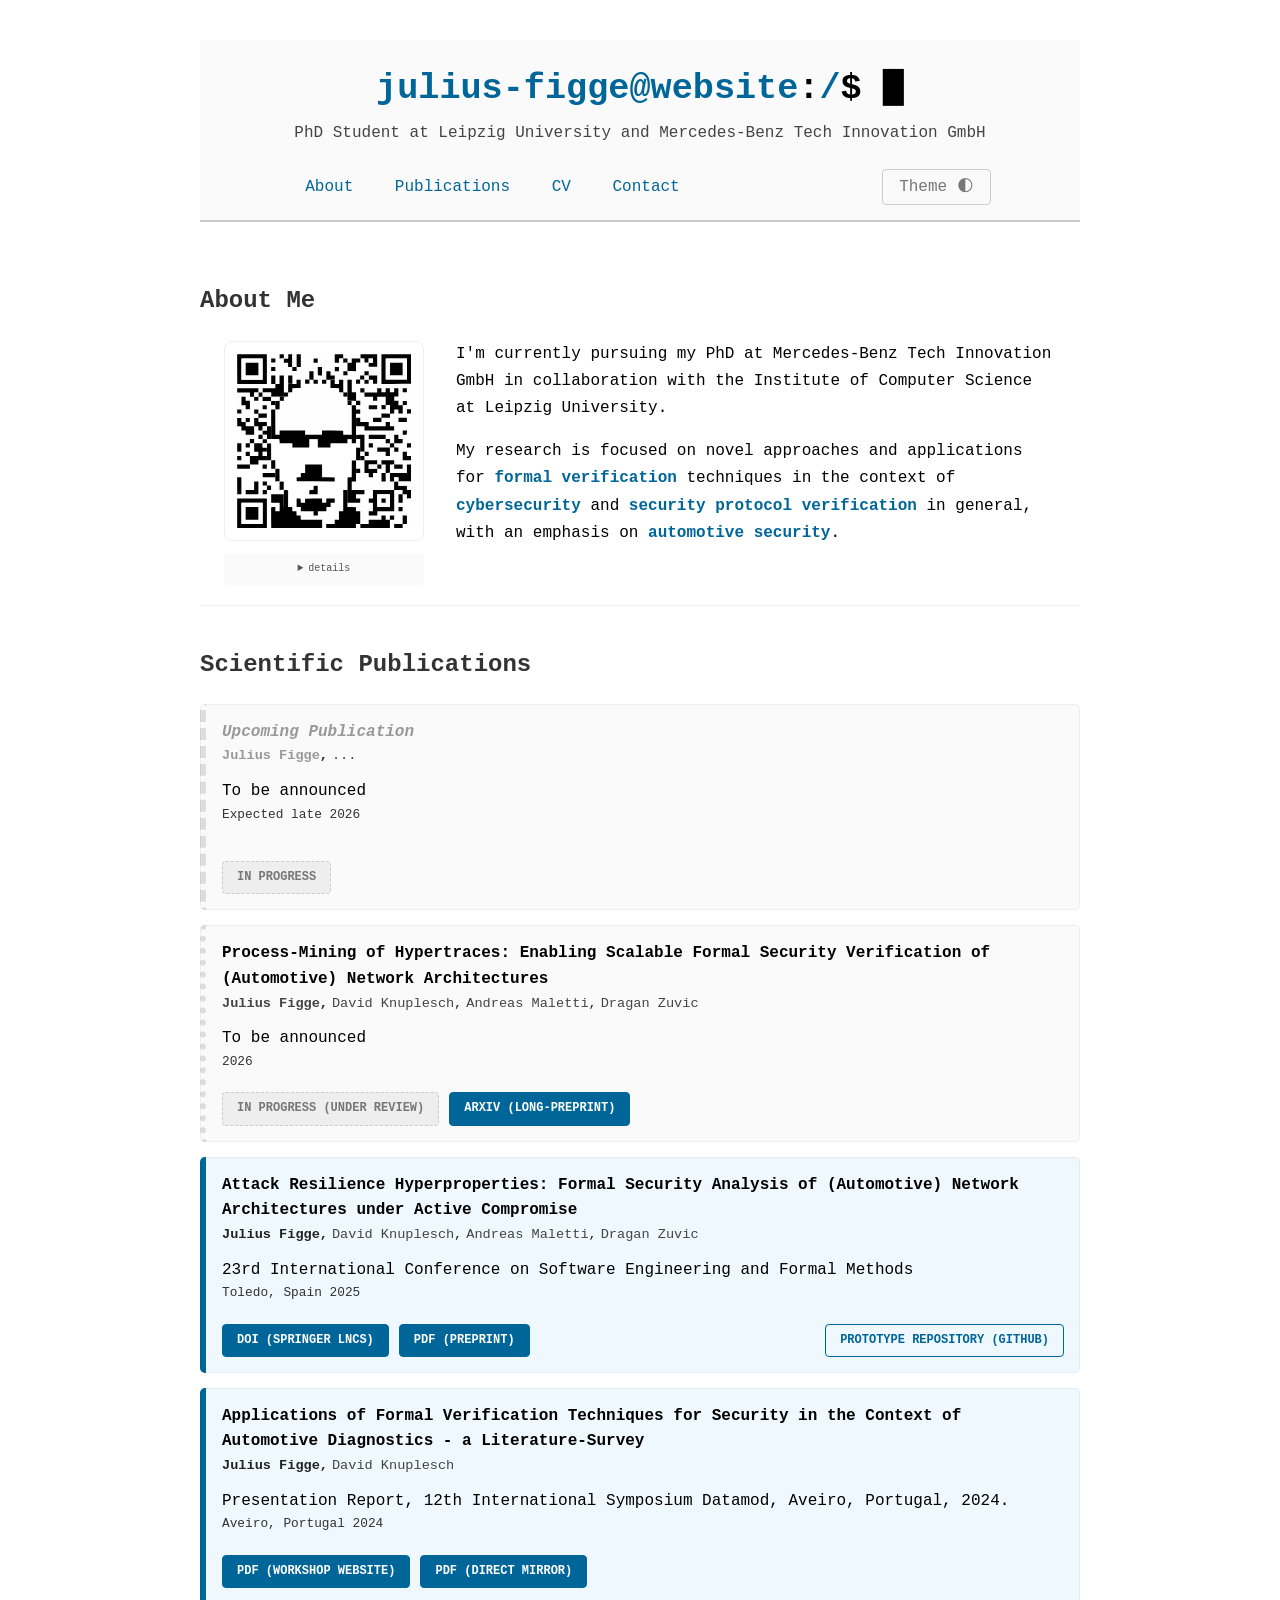
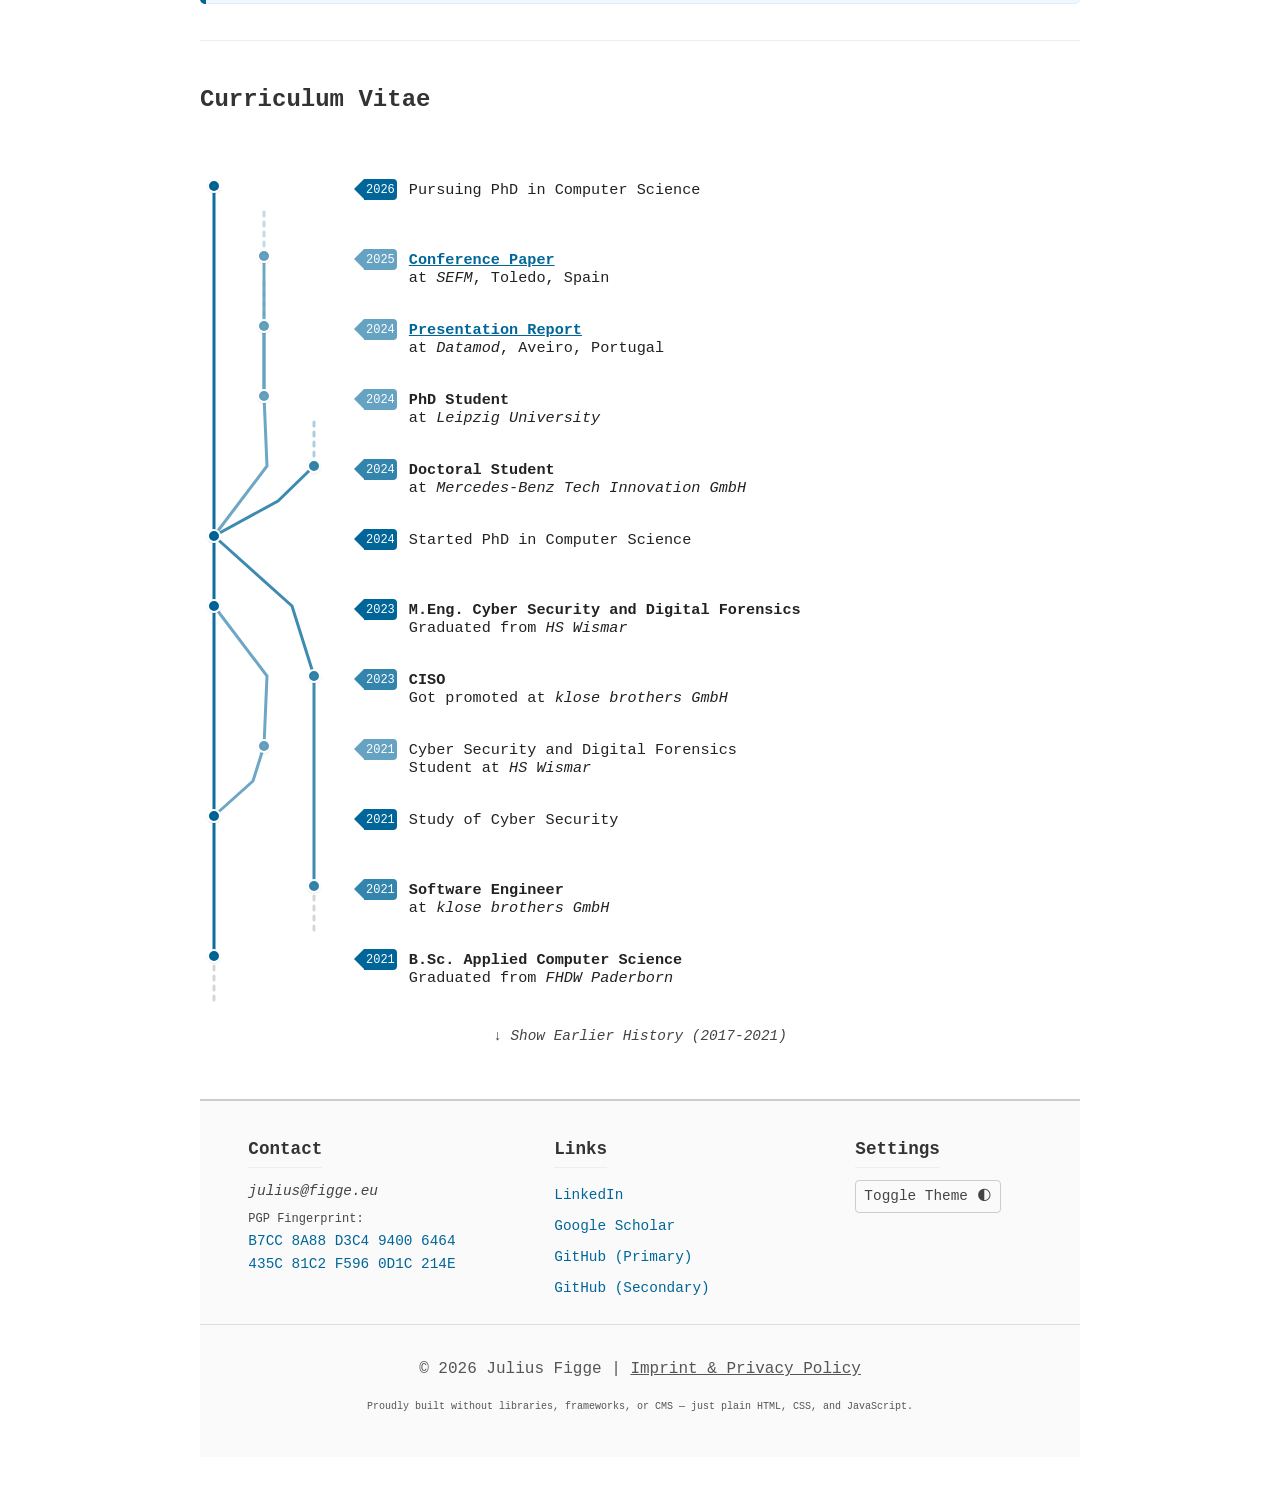
==== commit 3754df7b: "introduce preprint variant for publication" ====
--- a/index.html
+++ b/index.html
@@ -118,7 +118,7 @@
                     </div>
                 </div>
             </li>
-            <li class="publication-card">
+            <li id="pm-hypertraces-paper" class="publication-card preprint">
                 <div class="publication-title">
                     Process-Mining of Hypertraces: Enabling Scalable Formal Security Verification of (Automotive)
                     Network Architectures
@@ -159,7 +159,7 @@
                     <span class="author">Dragan Zuvic</span>
                 </div>
 
-                <div class="pub-venue">
+                <div class="publication-venue">
                     <div class="venue-name">23rd International Conference on Software Engineering and Formal Methods
                     </div>
                     <div class="venue-meta">
@@ -193,7 +193,7 @@
                     <span class="author">David Knuplesch</span>
                 </div>
 
-                <div class="pub-venue">
+                <div class="publication-venue">
                     <div class="venue-name">Presentation Report, 12th International Symposium Datamod, Aveiro, Portugal,
                         2024.
                     </div>
@@ -473,4 +473,5 @@
     </div>
 </footer>
 </body>
-</html>+</html>
+
--- a/res/css/styles.css
+++ b/res/css/styles.css
@@ -349,10 +349,22 @@
     overflow: hidden;
 }
 
+.publication-card.preprint {
+    background: var(--color-header-footer-background);
+    border-left-color: var(--color-border-somewhat-light);
+    border-left-style: dotted;
+    position: relative;
+}
+
 [data-theme='dark'] .publication-card.pending {
     border-color: #444;
     background-color: rgba(255, 255, 255, 0.05);
     color: #aaa;
+}
+
+[data-theme='dark'] .publication-card.preprint {
+    border-color: #555;
+    background-color: rgba(255, 255, 255, 0.07);
 }
 
 .publication-card.pending::after {
@@ -393,6 +405,10 @@
     color: var(--color-pending-text);
 }
 
+.publication-card.preprint .author.me {
+    color: var(--color-text-secondary);
+}
+
 .publication-card.pending .publication-links {
     margin-top: 1em;
 }
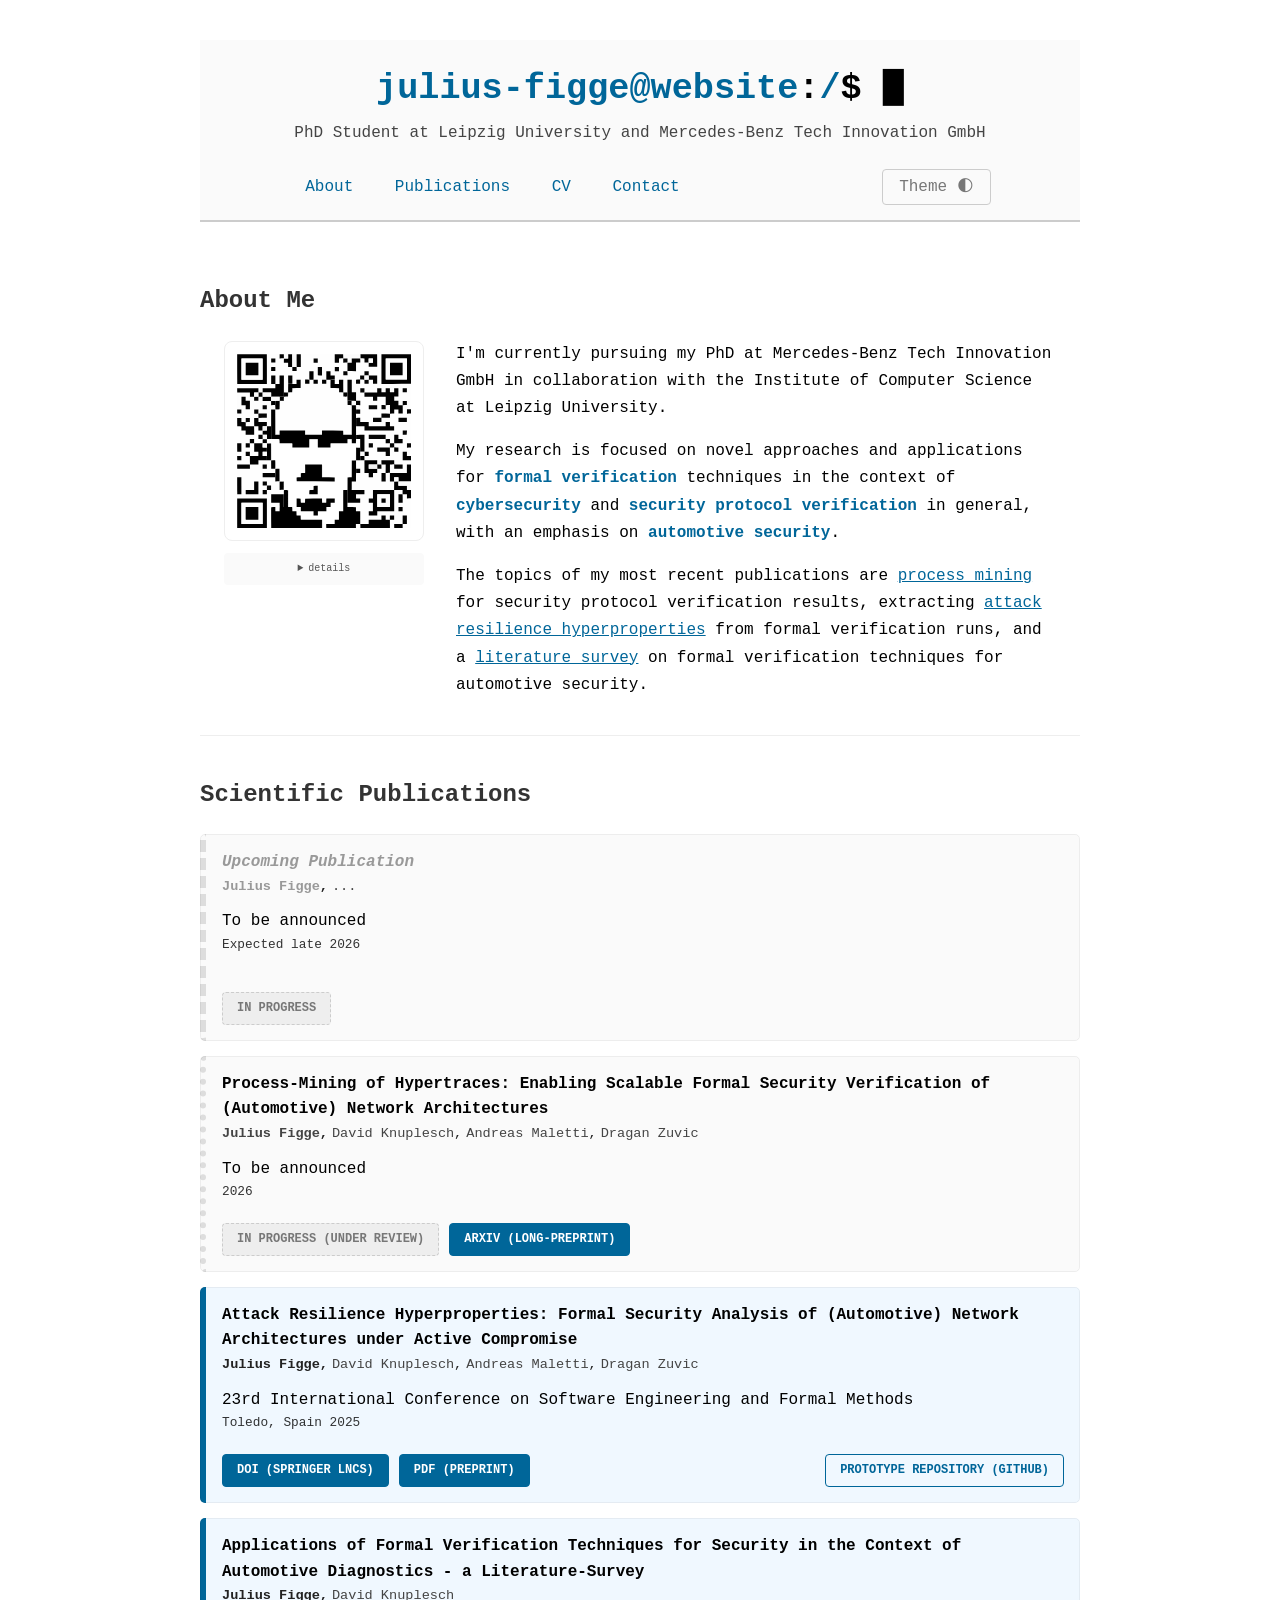
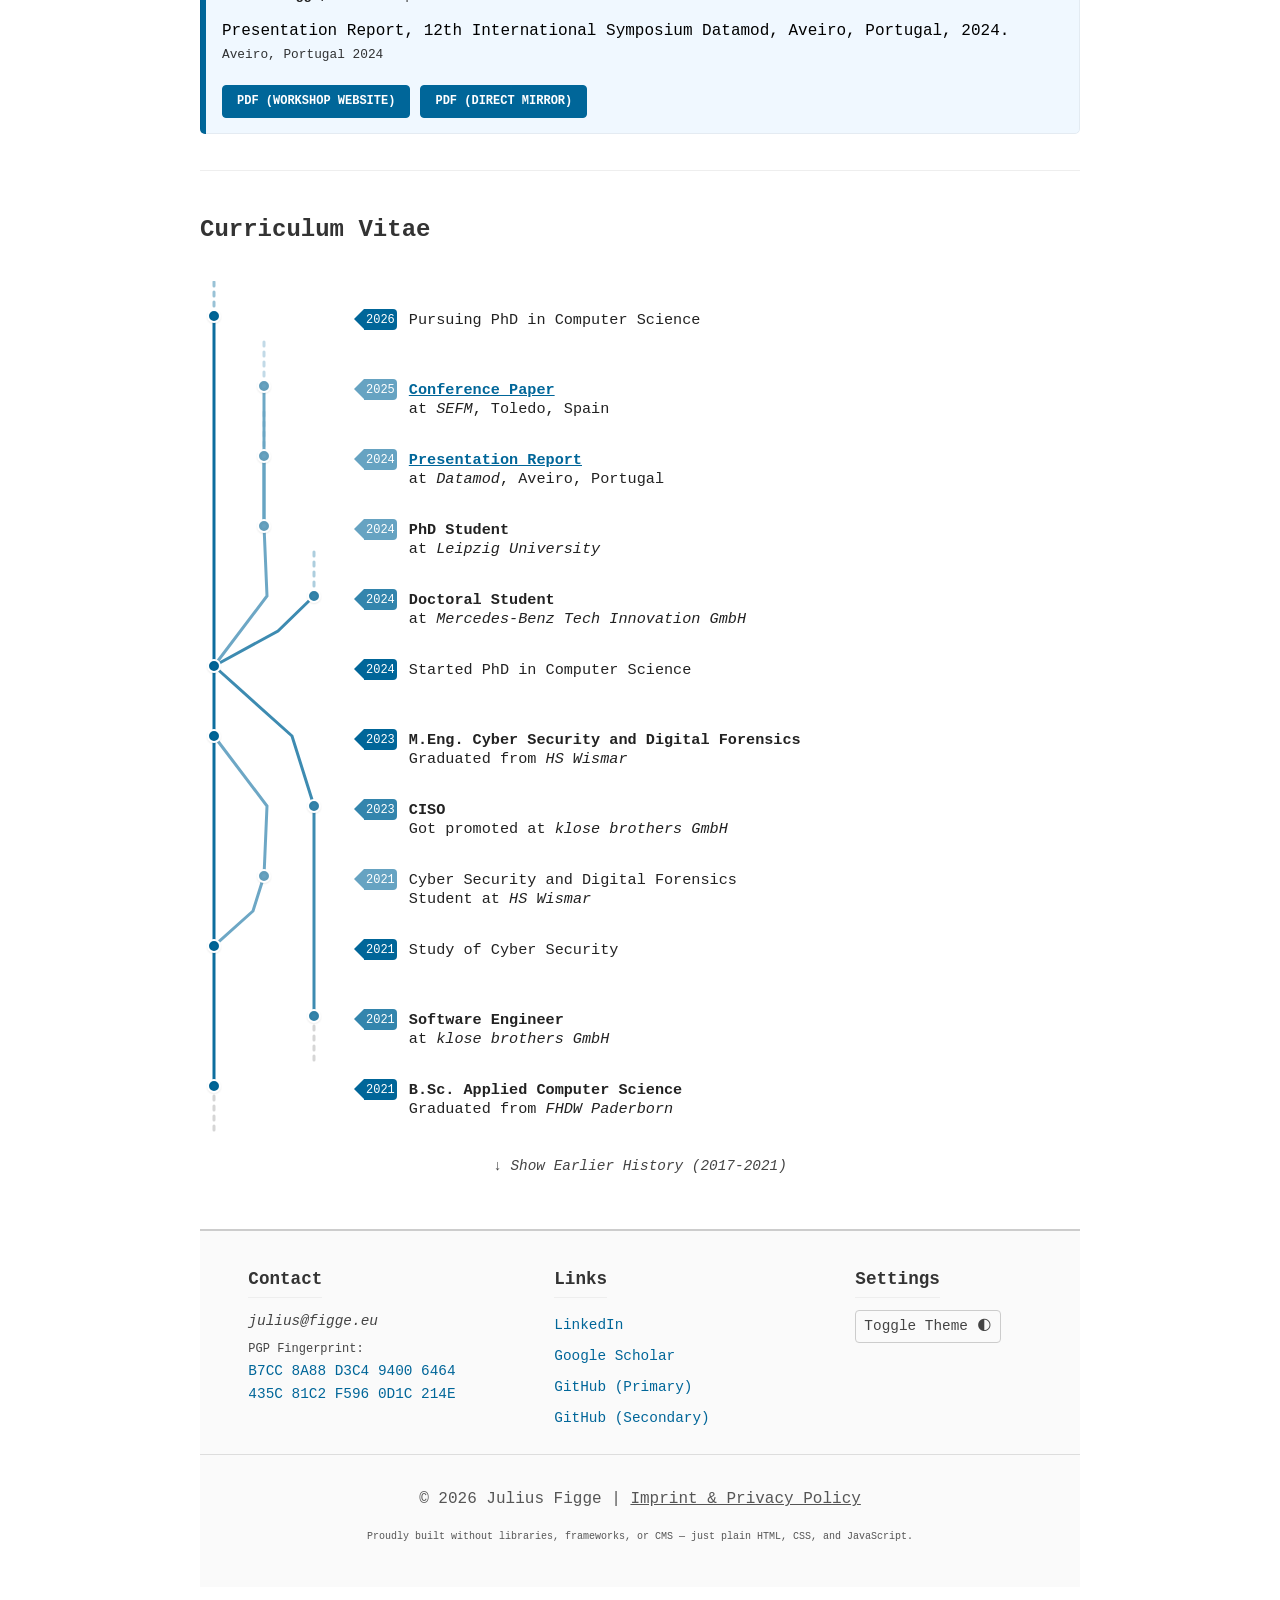
==== commit 6a1ac2ee: "include paragaph about publication topics" ====
--- a/index.html
+++ b/index.html
@@ -88,6 +88,13 @@
                     techniques in the context of <b>cybersecurity</b> and <b>security protocol verification</b> in
                     general, with an emphasis on <b>automotive security</b>.
                 </p>
+                <p>
+                    The topics of my most recent publications are <a href="#pm-hypertraces-paper">process mining</a>
+                    for security protocol verification results, extracting <a href="#arh-conference-paper">attack
+                    resilience hyperproperties</a> from formal verification runs, and a <a
+                        href="#survey-presentation-report">literature survey</a> on formal verification techniques for
+                    automotive security.
+                </p>
             </div>
         </div>
     </section>
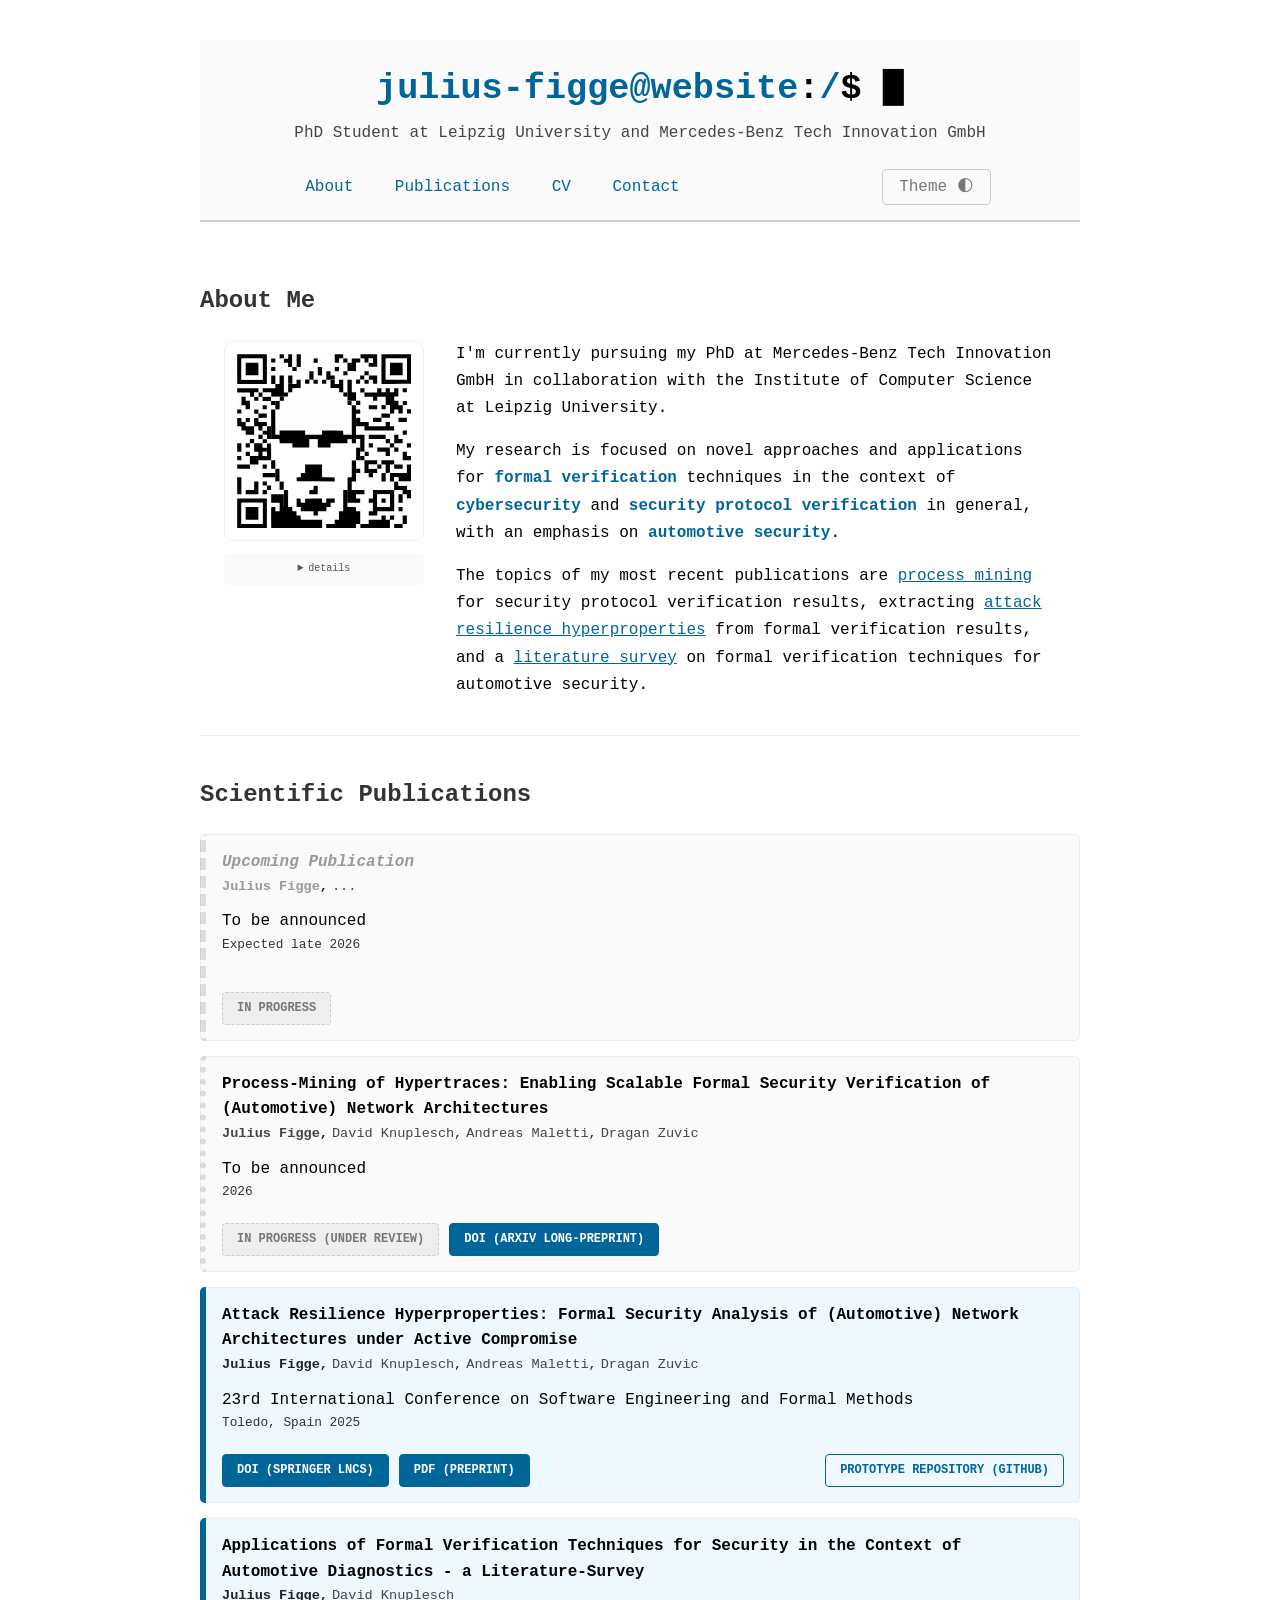
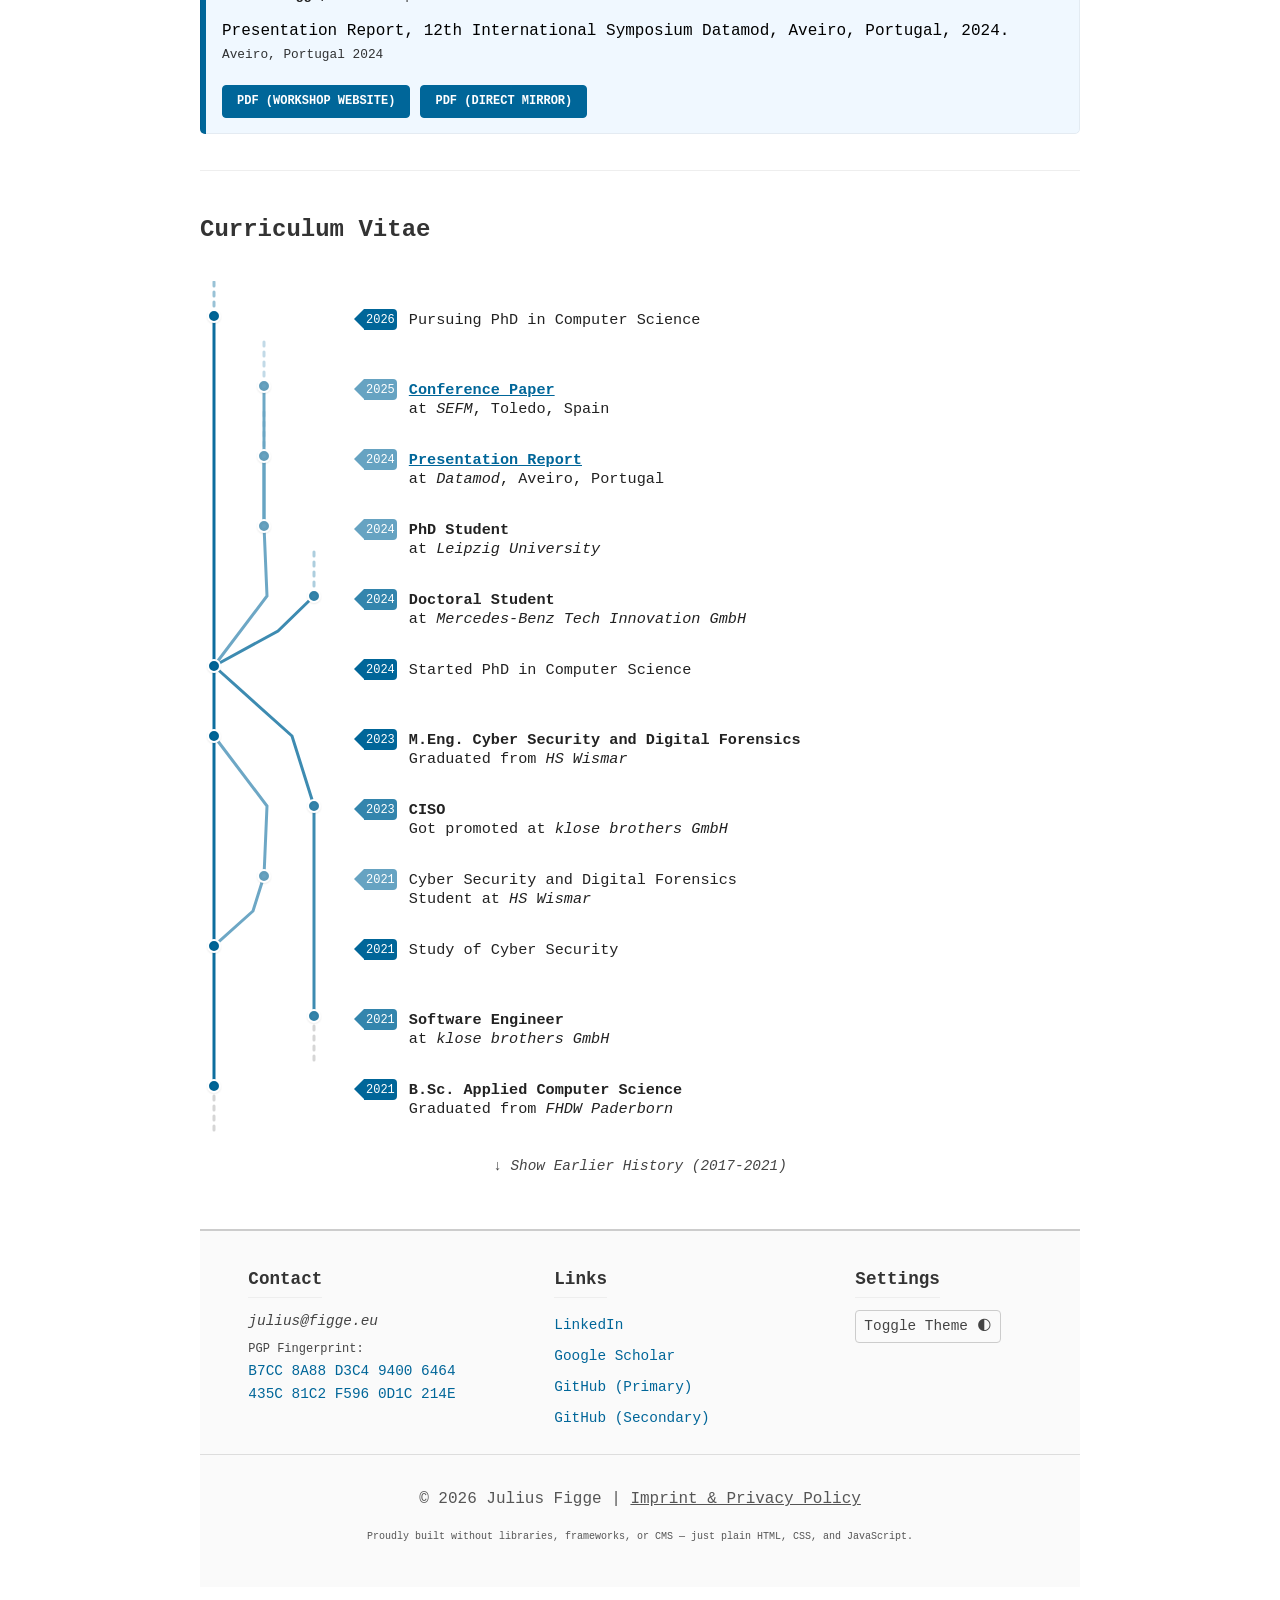
==== commit 8e96da07: "introduce DOI" ====
--- a/index.html
+++ b/index.html
@@ -91,7 +91,7 @@
                 <p>
                     The topics of my most recent publications are <a href="#pm-hypertraces-paper">process mining</a>
                     for security protocol verification results, extracting <a href="#arh-conference-paper">attack
-                    resilience hyperproperties</a> from formal verification runs, and a <a
+                    resilience hyperproperties</a> from formal verification results, and a <a
                         href="#survey-presentation-report">literature survey</a> on formal verification techniques for
                     automotive security.
                 </p>
@@ -148,8 +148,8 @@
                 <div class="publication-action-bar">
                     <div class="publication-links">
                         <span class="button-publication status-label">In Progress (Under Review)</span>
-                        <a href="" target="_blank"
-                           class="button-publication pdf">Arxiv (Long-Preprint)</a>
+                        <a href="https://doi.org/10.48550/arXiv.2604.21606" target="_blank"
+                           class="button-publication pdf">DOI (Arxiv Long-Preprint)</a>
                     </div>
                 </div>
             </li>
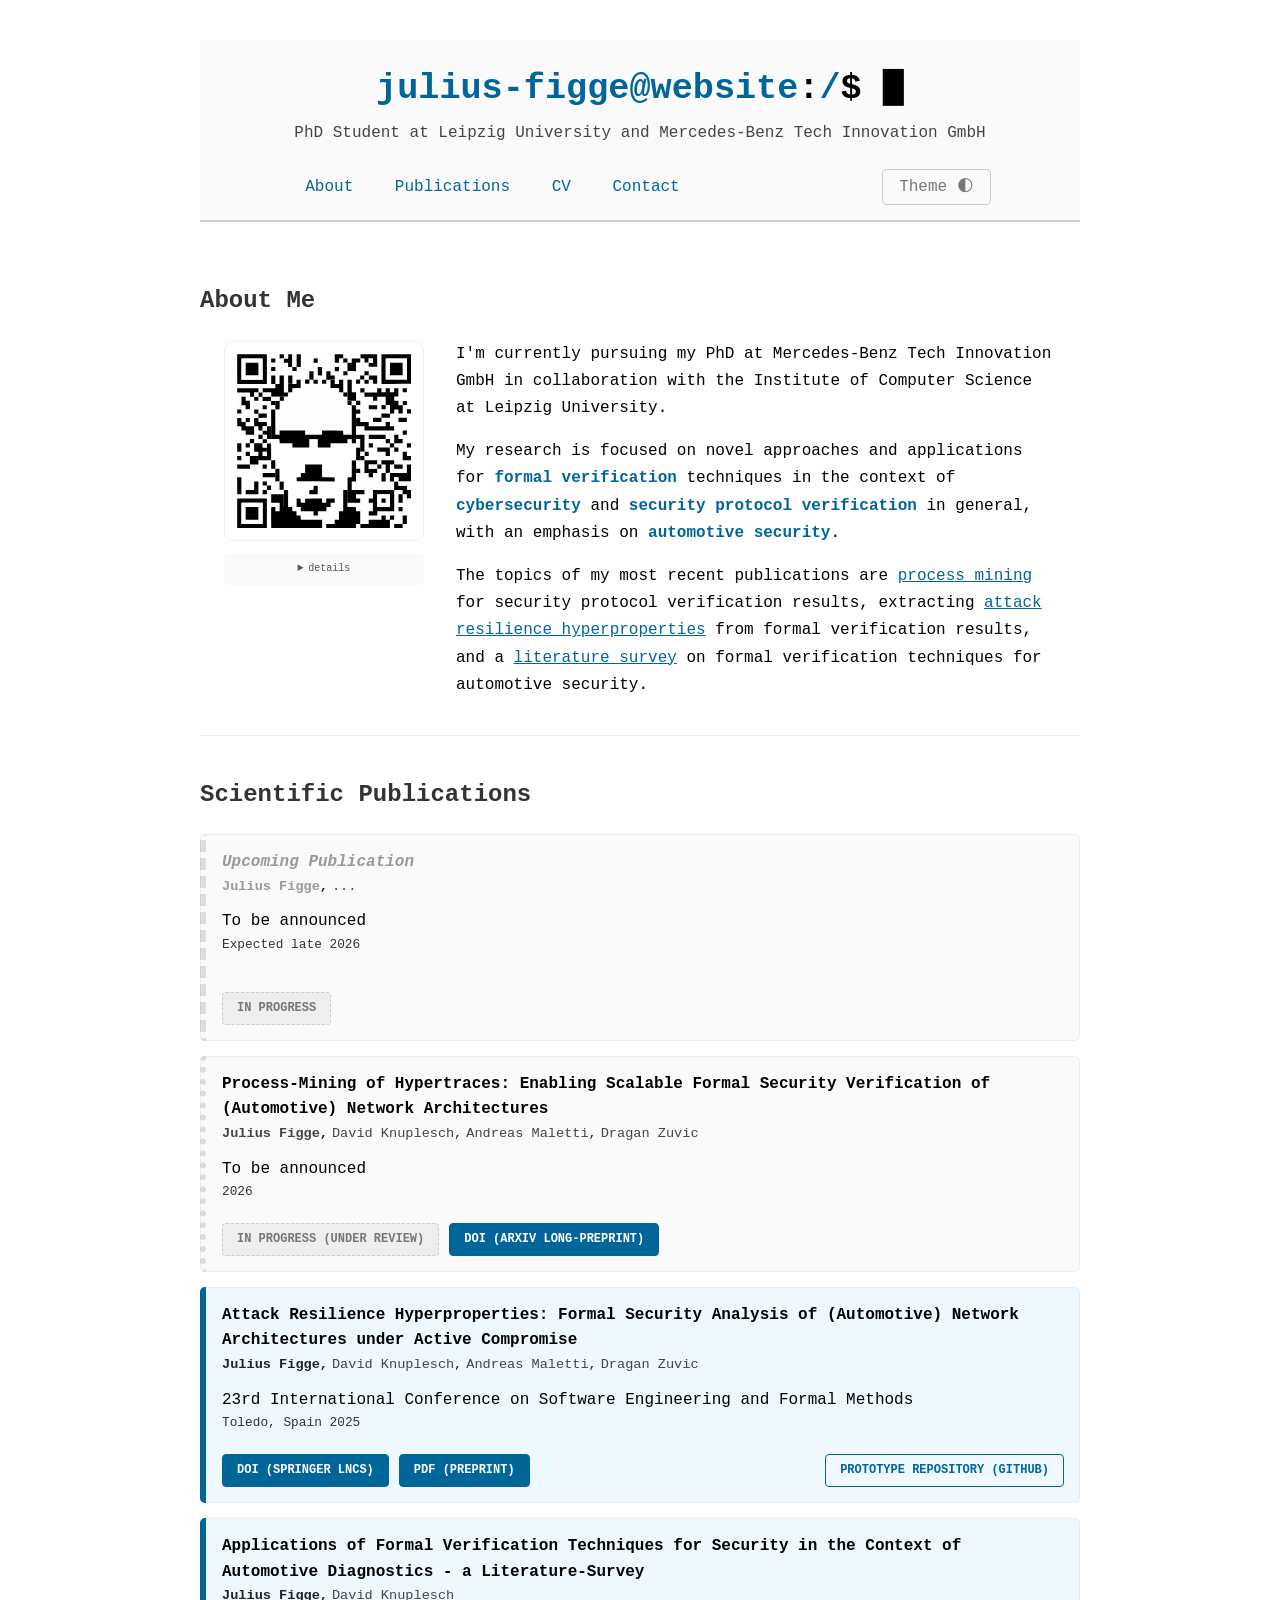
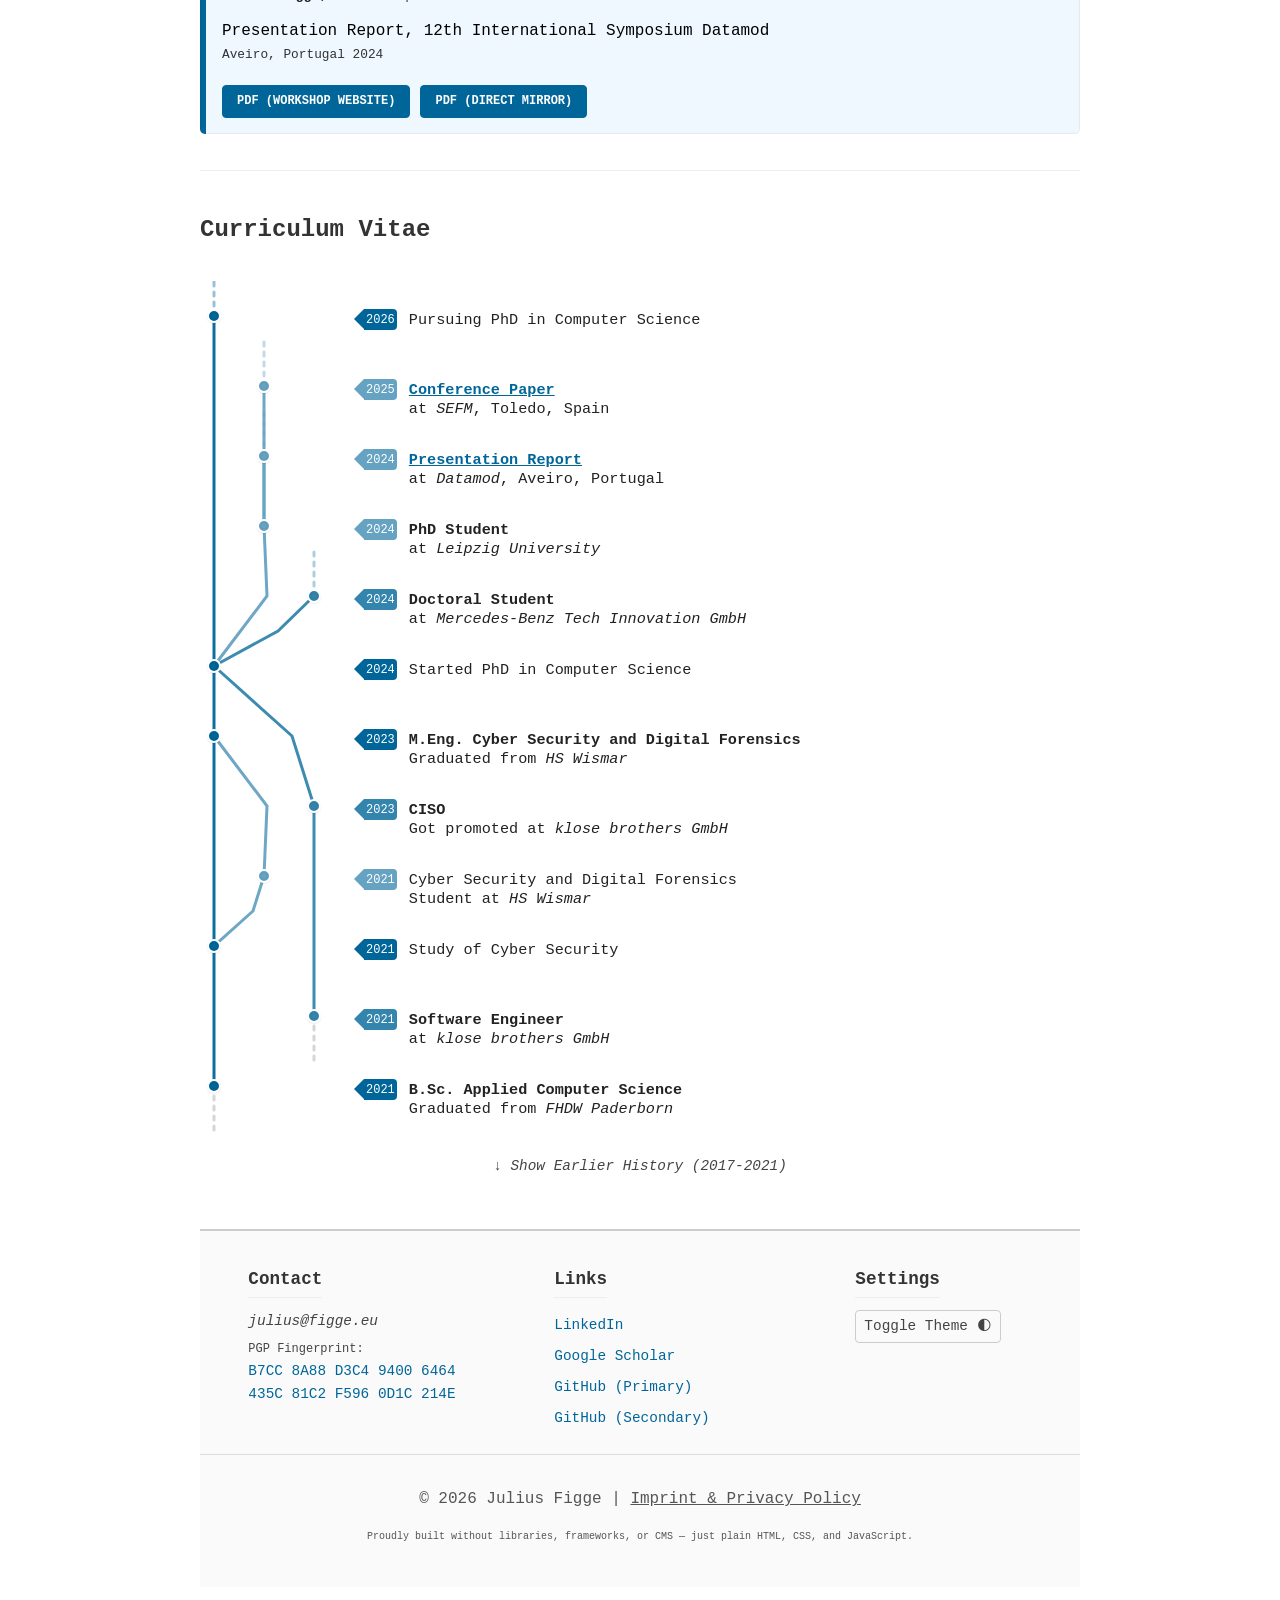
==== commit 9f39db74: "fixup datamod title for survey" ====
--- a/index.html
+++ b/index.html
@@ -201,8 +201,7 @@
                 </div>
 
                 <div class="publication-venue">
-                    <div class="venue-name">Presentation Report, 12th International Symposium Datamod, Aveiro, Portugal,
-                        2024.
+                    <div class="venue-name">Presentation Report, 12th International Symposium Datamod
                     </div>
                     <div class="venue-meta">
                         <span class="venue-location">Aveiro, Portugal</span>
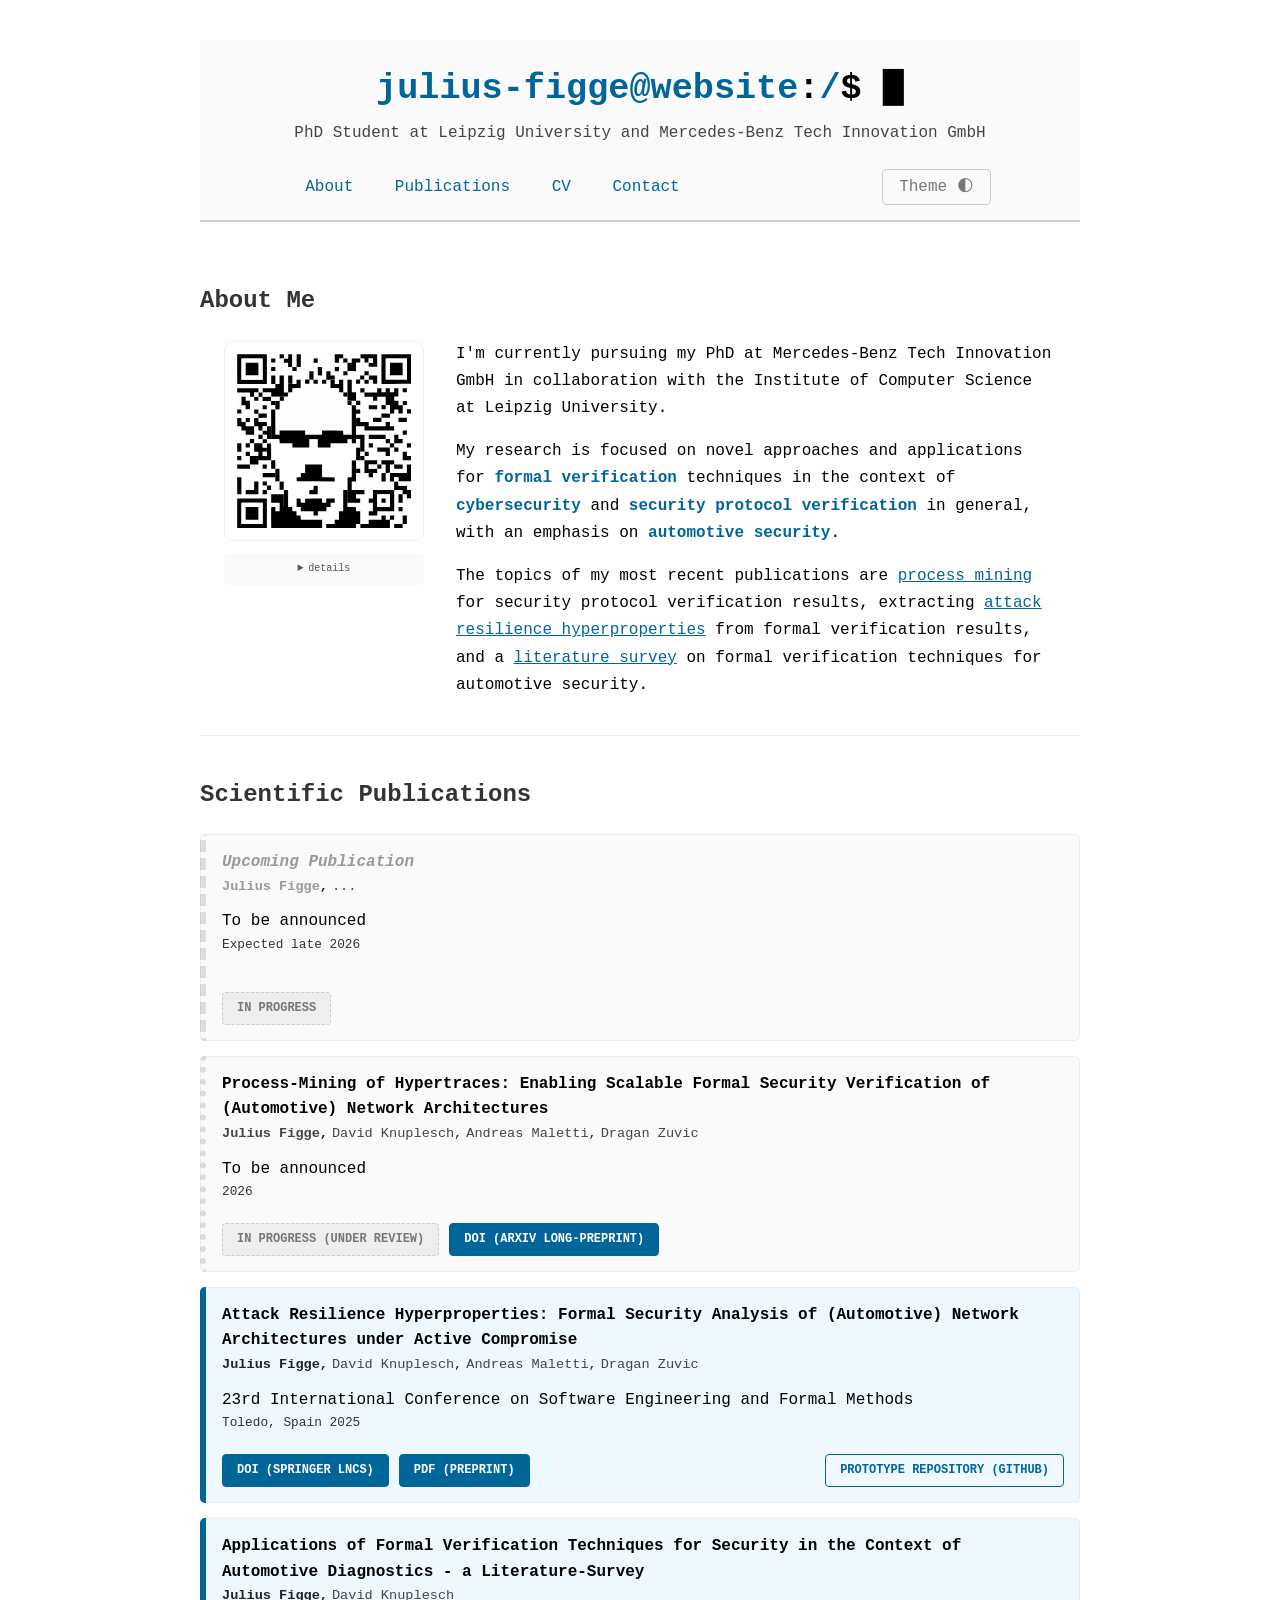
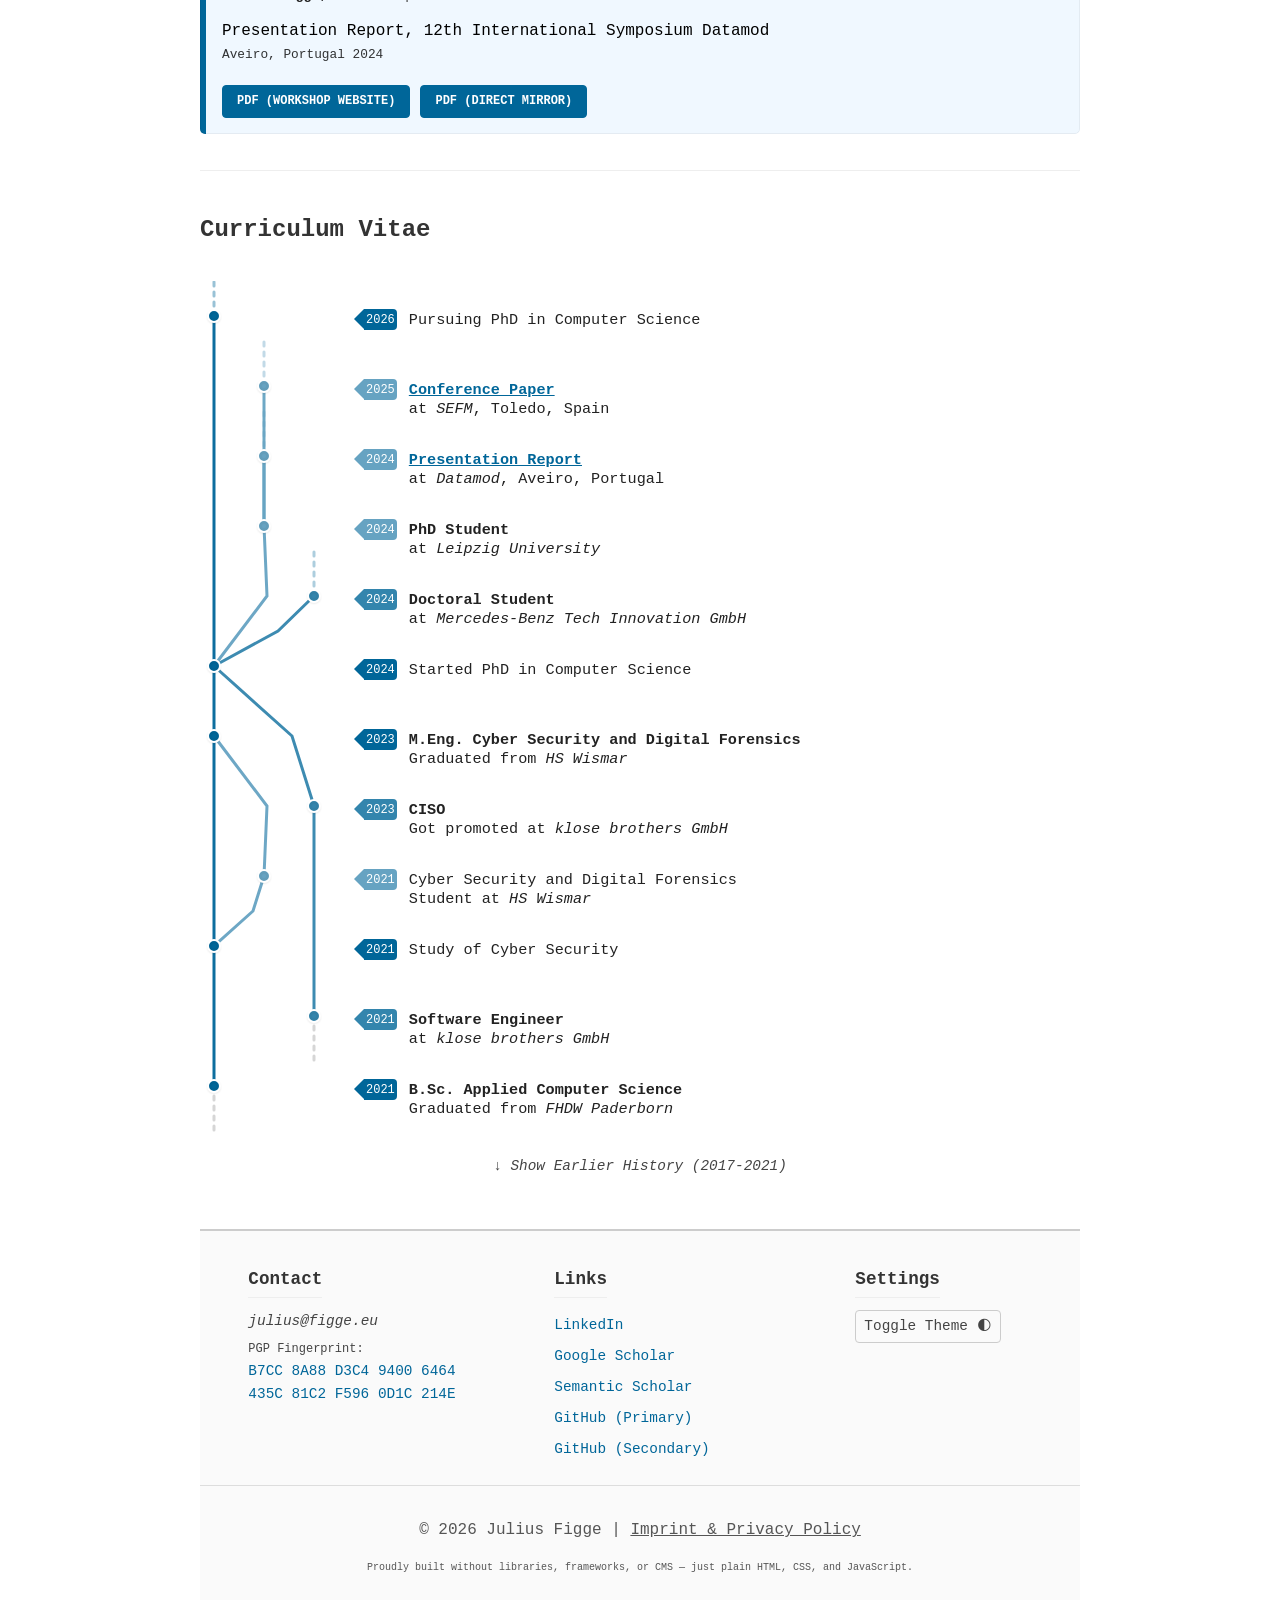
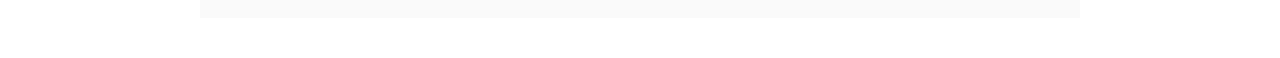
==== commit 0bc34508: "add reference to semanticscholar profile" ====
--- a/index.html
+++ b/index.html
@@ -449,6 +449,7 @@
             <nav class="footer-nav">
                 <a href="https://www.linkedin.com/juliusfigge/" target="_blank">LinkedIn</a>
                 <a href="https://scholar.google.com/citations?user=avjrQrIAAAAJ" target="_blank">Google Scholar</a>
+                <a href="https://www.semanticscholar.org/author/Julius-Figge/2394542856" target="_blank">Semantic Scholar</a>
                 <a href="https://github.com/JeuJeus" target="_blank">GitHub (Primary)</a>
                 <a href="https://github.com/juliusfigge" target="_blank">GitHub (Secondary)</a>
             </nav>
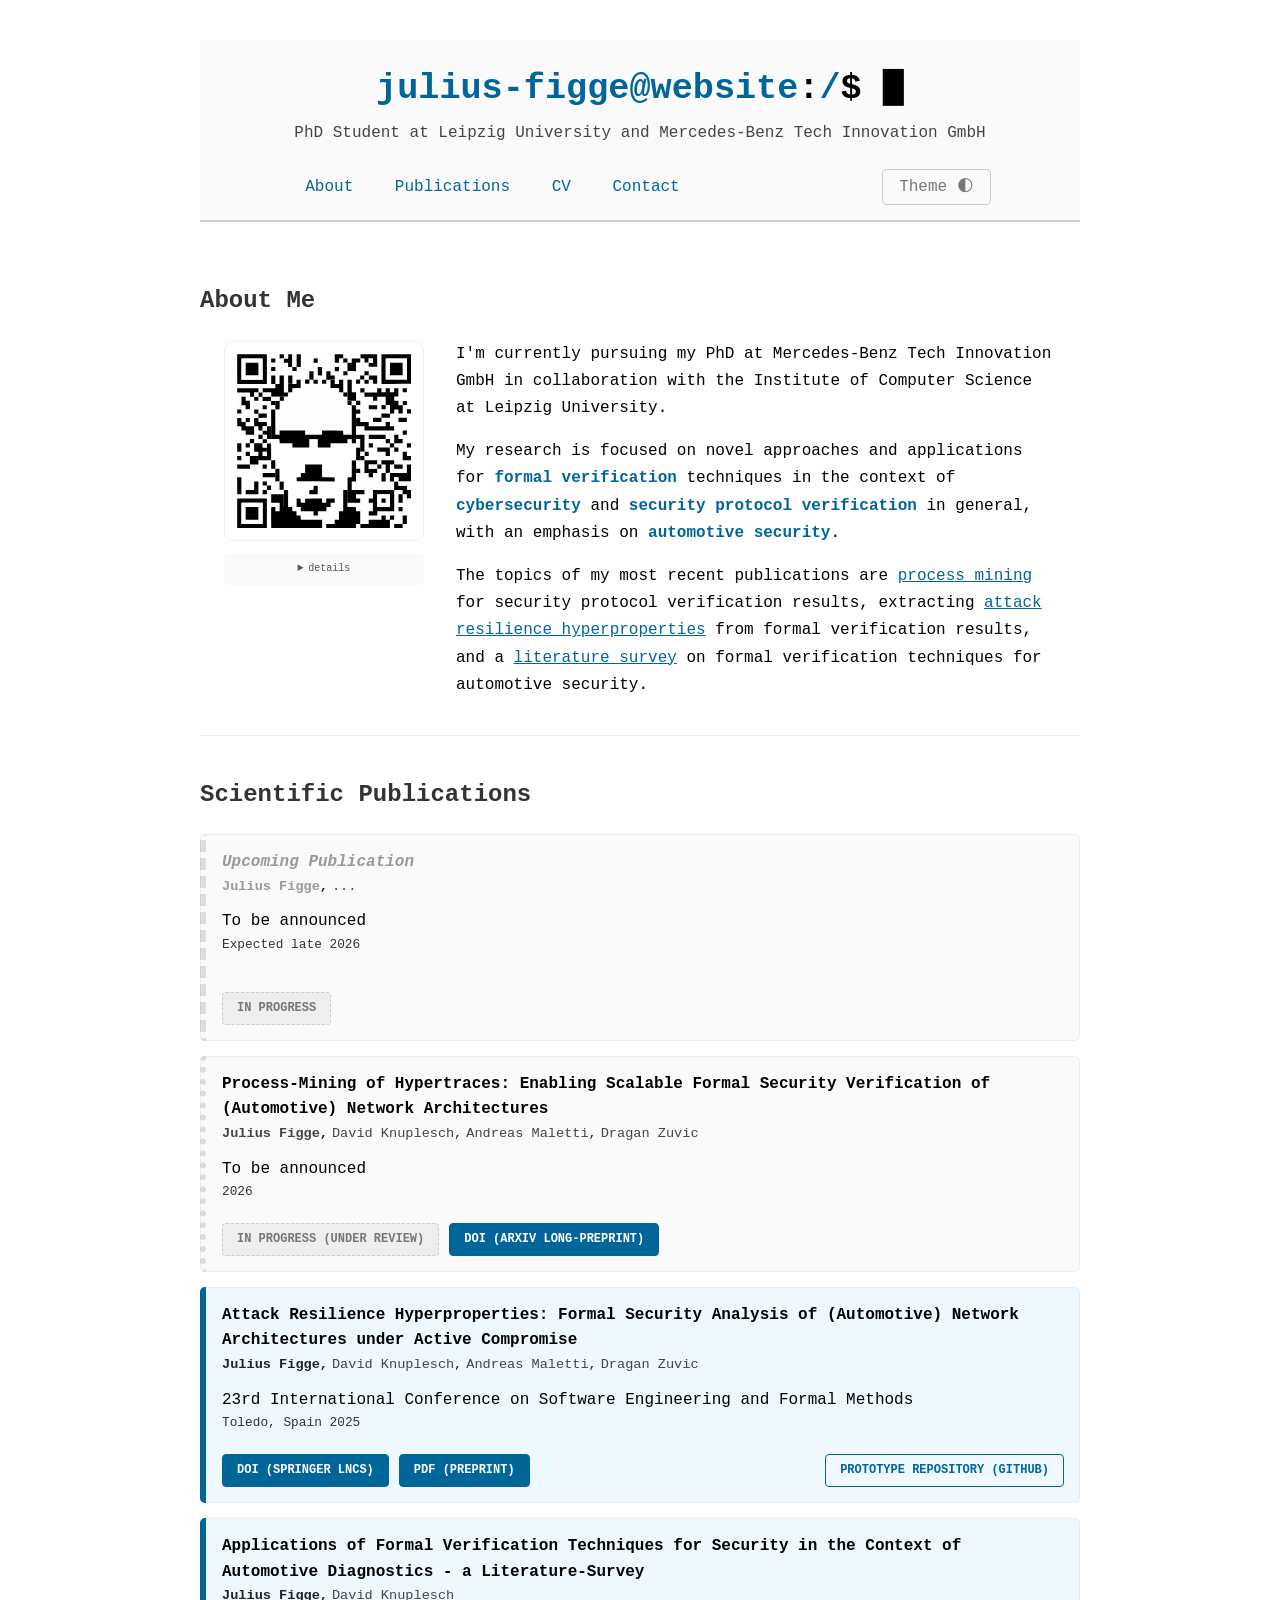
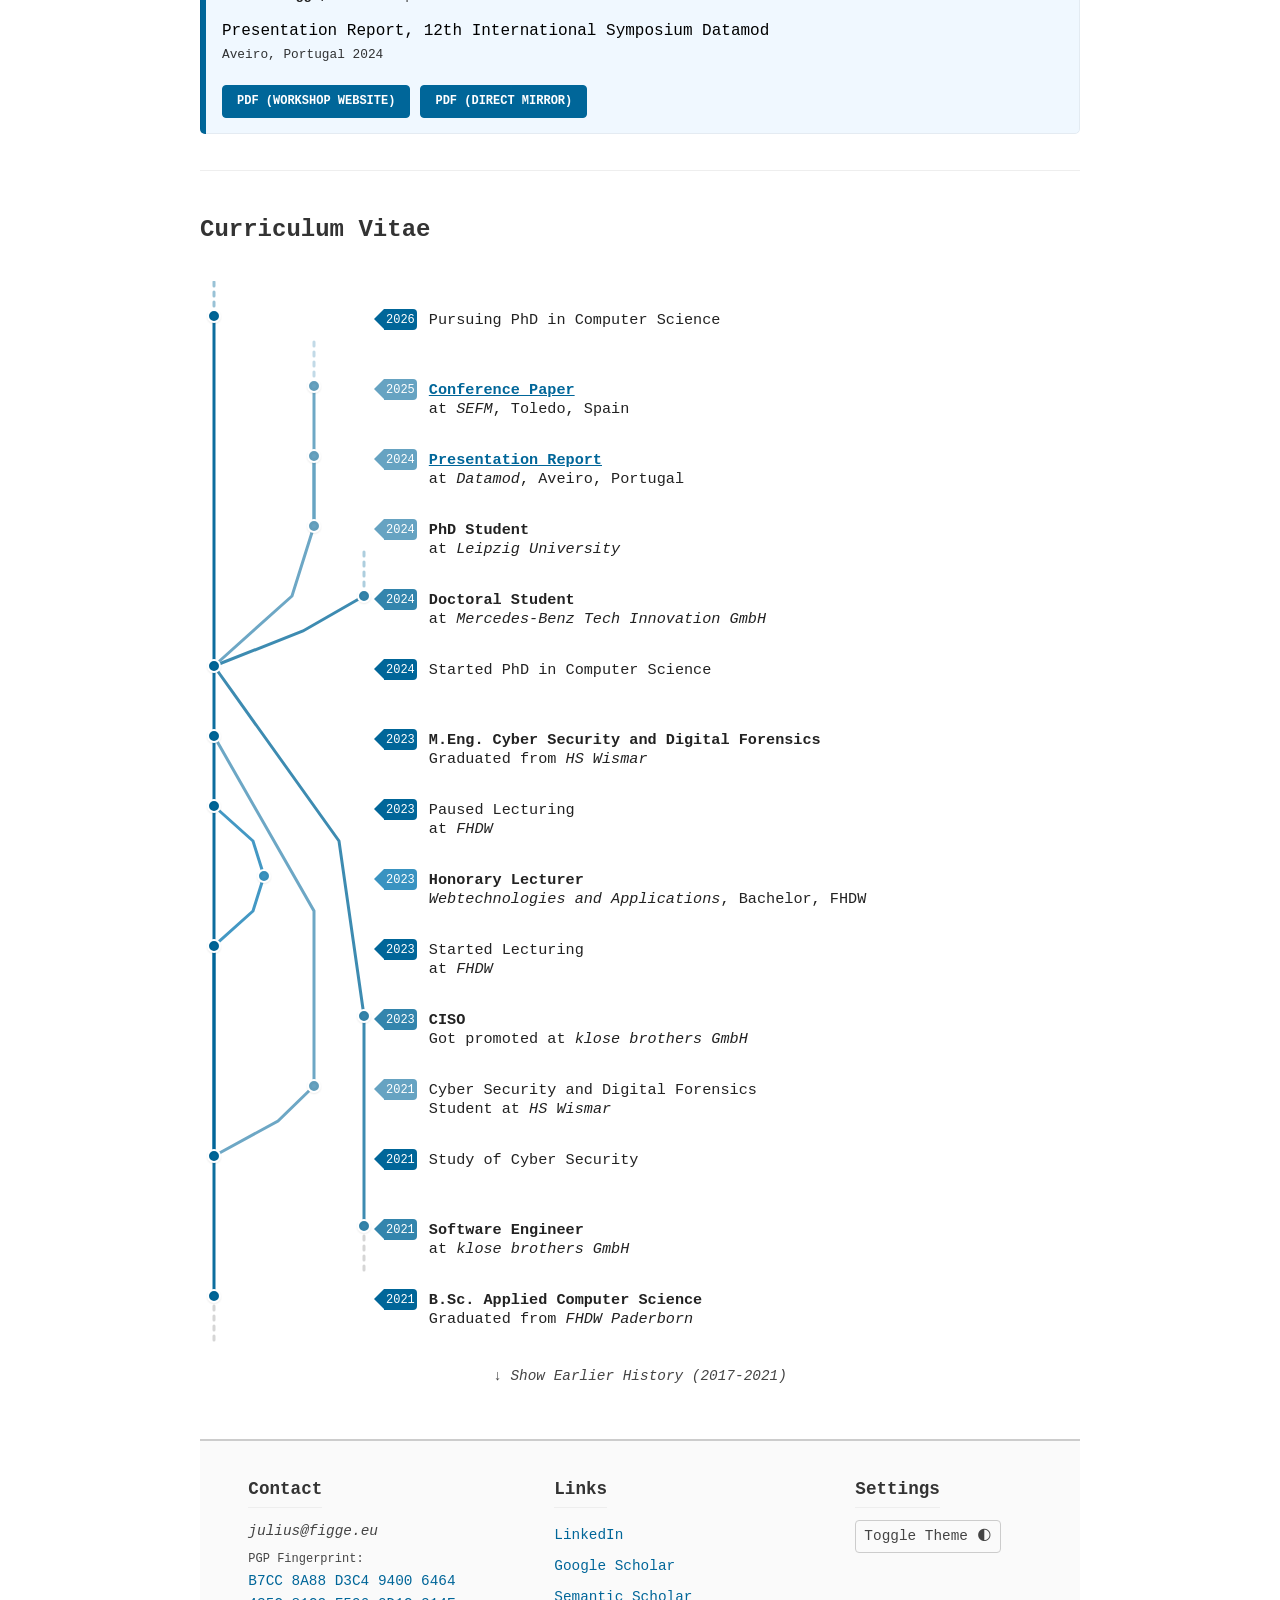
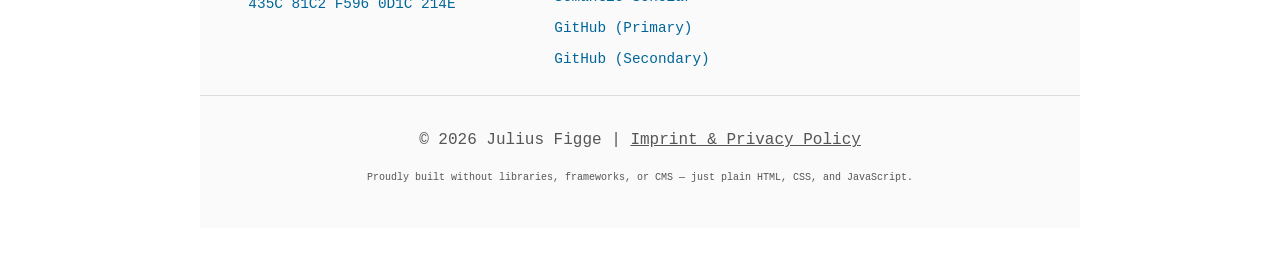
==== commit ec884fc2: "include missing lecturing position into cv" ====
--- a/index.html
+++ b/index.html
@@ -340,8 +340,44 @@
                     </div>
                 </div>
 
+                <div class="commit" data-id="l-startlecture" data-branch="life" data-parents="l-startStudyingMaster"
+                     style="--order:9;">
+                    <div class="commit-dot" title="l-startlecture"></div>
+                    <div class="commit-message">
+                        <div class="commit-meta"><span class="commit-year-tag">2023</span></div>
+                        <div class="commit-message-wrapper">
+                            <span class="commit-message-short">Started Lecturing</span>
+                            <span class="commit-message-details">at <em>FHDW</em></span>
+                        </div>
+                    </div>
+                </div>
+
+                <div class="commit" data-id="w2-lecturer" data-branch="work2" data-parents="l-startlecture"
+                     style="--order:10;">
+                    <div class="commit-dot" title="w2-lecturer"></div>
+                    <div class="commit-message">
+                        <div class="commit-meta"><span class="commit-year-tag">2023</span></div>
+                        <div class="commit-message-wrapper">
+                            <span class="commit-message-short commit-important">Honorary Lecturer </span>
+                            <span class="commit-message-details"><em>Webtechnologies and Applications</em>, Bachelor, FHDW</span>
+                        </div>
+                    </div>
+                </div>
+
+                <div class="commit" data-id="l-pauselecturer" data-branch="life" data-parents="w2-lecturer"
+                     style="--order:11;">
+                    <div class="commit-dot" title="l-pauselecturer"></div>
+                    <div class="commit-message">
+                        <div class="commit-meta"><span class="commit-year-tag">2023</span></div>
+                        <div class="commit-message-wrapper">
+                            <span class="commit-message-short">Paused Lecturing</span>
+                            <span class="commit-message-details">at <em>FHDW</em></span>
+                        </div>
+                    </div>
+                </div>
+
                 <div class="commit" data-id="l-finishMaster" data-branch="life"
-                     data-parents="l-startStudyingMaster,a-scmaster" style="--order:9;">
+                     data-parents="l-startStudyingMaster,a-scmaster" style="--order:12;">
                     <div class="commit-dot" title="l-finishMaster"></div>
                     <div class="commit-message">
                         <div class="commit-meta"><span class="commit-year-tag">2023</span></div>
@@ -353,7 +389,7 @@
                 </div>
 
                 <div class="commit" data-id="l-startPhd" data-branch="life" data-parents="l-finishMaster,w-ciso"
-                     style="--order:10;">
+                     style="--order:13;">
                     <div class="commit-dot" title="l-startPhd"></div>
                     <div class="commit-message">
                         <div class="commit-meta"><span class="commit-year-tag">2024</span></div>
@@ -364,7 +400,7 @@
                 </div>
 
                 <div class="commit" data-id="w-doctoralStudent" data-branch="work" data-parents="l-startPhd"
-                     style="--order:11;">
+                     style="--order:14;">
                     <div class="commit-dot" title="w-doctoralStudent"></div>
                     <div class="commit-message">
                         <div class="commit-meta"><span class="commit-year-tag">2024</span></div>
@@ -376,7 +412,7 @@
                 </div>
 
                 <div class="commit" data-id="a-phdStudent" data-branch="academic" data-parents="l-startPhd"
-                     style="--order:12;">
+                     style="--order:15;">
                     <div class="commit-dot" title="a-phdStudent"></div>
                     <div class="commit-message">
                         <div class="commit-meta"><span class="commit-year-tag">2024</span></div>
@@ -388,7 +424,7 @@
                 </div>
 
                 <div class="commit" data-id="a-survey" data-branch="academic"
-                     data-parents="a-phdStudent" style="--order:14;">
+                     data-parents="a-phdStudent" style="--order:16;">
                     <div class="commit-dot" title="a-survey"></div>
                     <div class="commit-message">
                         <div class="commit-meta"><span class="commit-year-tag">2024</span></div>
@@ -401,7 +437,7 @@
                 </div>
 
                 <div class="commit" data-id="a-paper-arh" data-branch="academic"
-                     data-parents="a-phdStudent" style="--order:14;">
+                     data-parents="a-phdStudent" style="--order:17;">
                     <div class="commit-dot" title="a-paper-arh"></div>
                     <div class="commit-message">
                         <div class="commit-meta"><span class="commit-year-tag">2025</span></div>
@@ -414,7 +450,7 @@
                 </div>
 
                 <div class="commit" data-id="l-continue" data-branch="life" data-parents="l-startPhd"
-                     style="--order:15;">
+                     style="--order:18;">
                     <div class="commit-dot" title="l-continue"></div>
                     <div class="commit-message">
                         <div class="commit-meta"><span class="commit-year-tag current-year">2025</span></div>
--- a/res/css/styles.css
+++ b/res/css/styles.css
@@ -636,7 +636,7 @@
 
 .git-graph .commit .commit-message {
     position: absolute;
-    margin-left: 10em;
+    margin-left: var(--graph-message-offset, 10em);
     color: var(--color-text-primary);
     font-size: 0.95rem;
     line-height: 1.2;
@@ -693,7 +693,7 @@
     .git-graph .commit .commit-message {
         max-width: 220px;
         font-size: small;
-        margin-left: 8em;
+        margin-left: var(--graph-message-offset, 8em);
     }
 }
 
